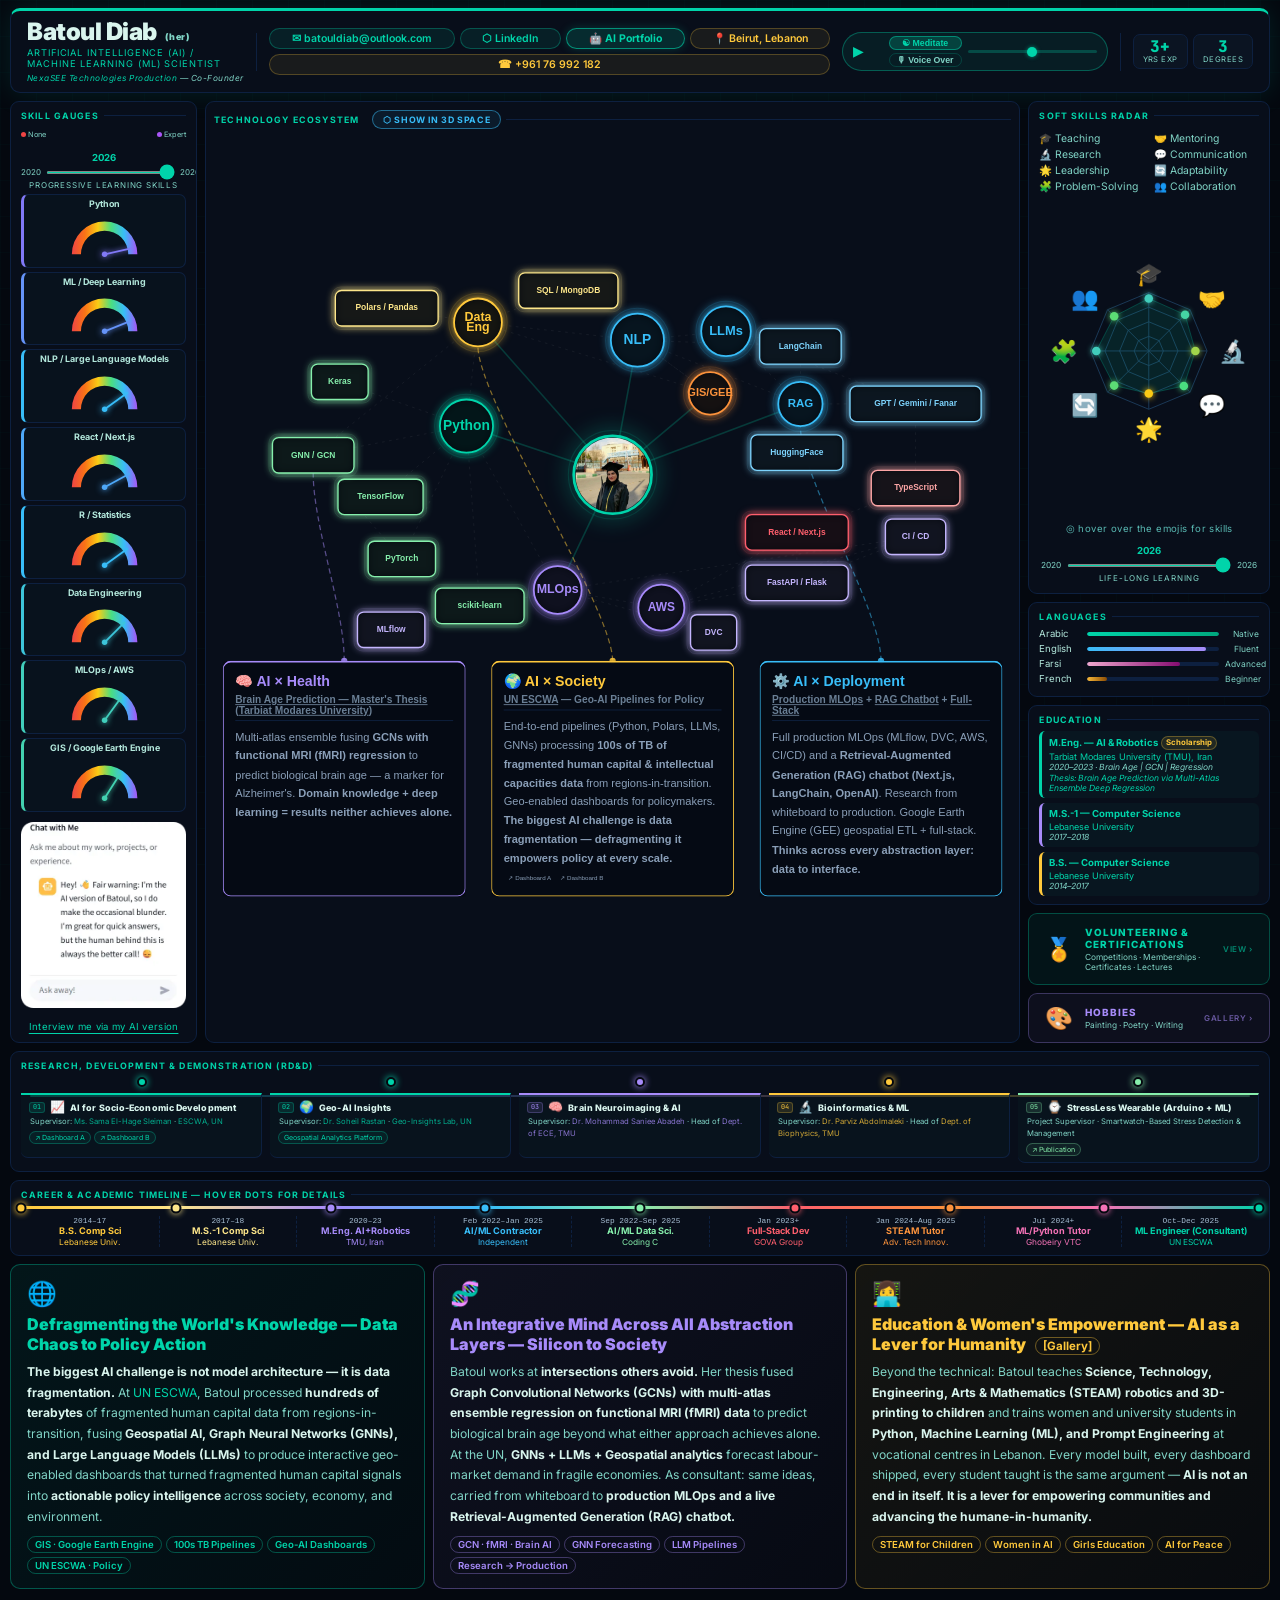
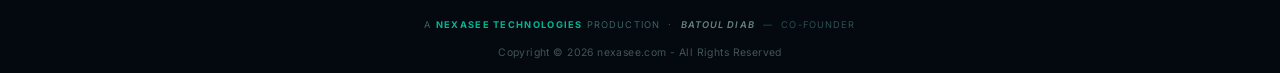
==== index.html @ 2ae77cf2 "Add chatbot image in WEBP format to media directory" ====
<!DOCTYPE html>
<html lang="en">
<head>
<meta charset="UTF-8">
<meta name="viewport" content="width=device-width, initial-scale=1.0">
<title>Batoul Diab - Data Engineering Scientist</title>
<link rel="icon" type="image/svg+xml" href="media/logo.svg">
<link href="https://fonts.googleapis.com/css2?family=Inter:wght@300;400;600;700;800;900&family=JetBrains+Mono:wght@400;500&display=swap" rel="stylesheet">
<link rel="stylesheet" href="css/main.css">
<!-- Preload critical images to eliminate first-open latency -->
<link rel="preload" href="media/graduate.webp" as="image" type="image/webp">
<link rel="preload" href="media/teaching1.jpg" as="image">
<link rel="preload" href="media/drawing1.jpg" as="image">
</head>
<body>
<div id="gtooltip"><div class="tt-label"></div><div class="tt-body"></div></div>
<div class="wrap">

<!-- HEADER -->
<div class="hdr">
  <div style="flex-shrink:0">
    <div class="hdr-name">Batoul Diab <span class="hdr-pronoun">(her)</span></div>
    <div class="hdr-title">Artificial Intelligence (AI) / <br/>Machine Learning (ML) Scientist</div>
    <div class="hdr-company"><a href="https://nexasee.com/" target="_blank">NexaSEE Technologies Production</a> — Co-Founder</div>
  </div>
  <div class="hdiv"></div>
  <div class="chips">
    <span class="chip ct" id="emailChip" title="batouldiab@outlook.com" style="cursor:pointer" onclick="(function(el){navigator.clipboard.writeText('batouldiab@outlook.com').then(function(){var orig=el.textContent;el.textContent='✓ Copied!';setTimeout(function(){el.textContent=orig;},2000)}).catch(function(){window.location.href='mailto:batouldiab@outlook.com'});})(this)">✉ batouldiab@outlook.com</span>
    <a class="chip ct" href="https://www.linkedin.com/in/batoul96diab/" target="_blank">⬡ LinkedIn</a>
    <a class="chip" href="https://batouldiab.streamlit.app/" target="_blank" style="background:rgba(0,212,170,.15);border-color:rgba(0,212,170,.6);color:#00d4aa;font-weight:700;box-shadow:0 0 10px rgba(0,212,170,.2)">🤖 AI Portfolio</a>
    <a class="chip cg" href="https://earth.google.com/web/search/Beirut/@33.8892183,35.5042823,69.79979647a,7719.09866755d,35y,0h,0t,0r/data=CnUaRxJBCiUweDE1MWYxNzIxNTg4MGE3OGY6MHg3MjkxODJiYWU5OTgzNmI0GYN52cBn8kBAIYkyCjg6wEFAKgZCZWlydXQYAiABIiYKJAlZxhMd-oItQBG-YBt2C7osQBnK0r4WUF9eQCHKqzwkICdeQEICCAE6AwoBMEICCABKDQj___________8BEAA" target="_blank" style="text-decoration:none">📍 Beirut, Lebanon</a>
    <span class="chip cg">☎ +961 76 992 182</span>
  </div>
  <!-- MUSIC PLAYER -->
  <audio id="bgMusic" loop preload="none"></audio>
  <div class="music-player">
    <button class="music-btn" id="musicPlayBtn" title="Play" onclick="toggleMusic()">▶</button>
    <div class="music-eq" id="musicEq"><span></span><span></span><span></span><span></span></div>
    <div style="display:flex;flex-direction:column;gap:3px">
      <button onclick="switchTrack('media/meditation.mp3','☯ Meditate')" id="trackMeditate" style="background:rgba(0,212,170,.2);border:1px solid rgba(0,212,170,.5);border-radius:99px;color:var(--teal);font-size:.55rem;padding:1px 7px;cursor:pointer;font-weight:700">☯ Meditate</button>
      <button onclick="switchTrack('media/audio_english.mp3','🎙 Voice Over')" id="trackVoice" style="background:none;border:1px solid rgba(0,212,170,.2);border-radius:99px;color:#80d4c6;font-size:.55rem;padding:1px 7px;cursor:pointer;font-weight:600">🎙 Voice Over</button>
    </div>
    <input class="music-vol" id="musicVol" type="range" min="0" max="1" step="0.02" value="0.5" title="Volume" oninput="setVolume(this.value)">
  </div>
  <div class="hdiv"></div>
  <div class="stats">
    <div class="sp"><div class="n">3+</div><div class="l">Yrs Exp</div></div>
    <div class="sp"><div class="n">3</div><div class="l">Degrees</div></div>
  </div>
</div>

<!-- MAIN -->
<div class="main">

  <!-- LEFT: GAUGES -->
  <div class="panel" style="grid-column:1">
    <div class="pt">Skill Gauges</div>
    <div class="g-legend">
      <div class="g-leg-item"><div class="g-leg-dot" style="background:#ef4444"></div>None</div>
      <div class="g-leg-item"><div class="g-leg-dot" style="background:#a855f7"></div>Expert</div>
    </div>
    <div style="padding:3px 0 4px">
      <div style="text-align:center;margin-bottom:2px"><span id="gaugeYear" style="font-size:.6rem;font-weight:700;color:#00d4aa">2026</span></div>
      <div style="display:flex;align-items:center;gap:5px">
        <span style="font-size:.5rem;color:#80d4c6;white-space:nowrap">2020</span>
        <input id="gaugeSlider" type="range" min="0" max="100" value="100" style="flex:1;height:3px;accent-color:#00d4aa;cursor:pointer">
        <span style="font-size:.5rem;color:#80d4c6;white-space:nowrap">2026</span>
      </div>
      <div style="text-align:center;margin-top:3px;font-size:.5rem;letter-spacing:.1em;text-transform:uppercase;color:#80d4c6">Progressive Learning Skills</div>
    </div>
    <div class="gauge-stack" id="gaugeStack"></div>
    <div style="text-align:center;margin-top:10px">
      <a href="https://batouldiab.streamlit.app/" target="_blank" style="display:inline-block">
        <img src="media/chatbot.webp" alt="AI Robot" style="width:100%;max-width:100%;height:auto;display:block;margin:0 auto 6px;animation:roboGlow 3s ease-in-out infinite">
        <span style="font-size:.60rem;color:#00d4aa;font-weight:400;letter-spacing:.03em;text-decoration:underline;text-underline-offset:3px">Interview me via my AI version</span>
      </a>
    </div>
  </div>

  <!-- CENTRE: NETWORK SVG -->
  <div style="grid-column:2;display:flex;flex-direction:column">
    <div class="panel" style="padding:8px;flex:1;display:flex;flex-direction:column">
      <div class="pt" style="display:flex;align-items:center">Technology Ecosystem<button class="btn-3d" onclick="openNet3d()" style="margin-left:8px">⬡ Show in 3D Space</button></div>
      <svg id="netSvg" viewBox="0 0 900 700" preserveAspectRatio="xMidYMid meet" style="width:100%;flex:1;min-height:0;display:block"></svg>
    </div>
  </div>

  <!-- RIGHT -->
  <div class="right-col" style="grid-column:3">
    <div class="panel" style="flex:1;display:flex;flex-direction:column">
      <div class="pt" style="display:flex;align-items:center;justify-content:space-between">Soft Skills Radar</div>
      <div style="display:grid;grid-template-columns:1fr 1fr;gap:3px 10px;margin-top:5px">
        <span style="font-size:.65rem;color:#80d4c6;white-space:nowrap">🎓 Teaching</span>
        <span style="font-size:.65rem;color:#80d4c6;white-space:nowrap">🤝 Mentoring</span>
        <span style="font-size:.65rem;color:#80d4c6;white-space:nowrap">🔬 Research</span>
        <span style="font-size:.65rem;color:#80d4c6;white-space:nowrap">💬 Communication</span>
        <span style="font-size:.65rem;color:#80d4c6;white-space:nowrap">🌟 Leadership</span>
        <span style="font-size:.65rem;color:#80d4c6;white-space:nowrap">🔄 Adaptability</span>
        <span style="font-size:.65rem;color:#80d4c6;white-space:nowrap">🧩 Problem-Solving</span>
        <span style="font-size:.65rem;color:#80d4c6;white-space:nowrap">👥 Collaboration</span>
      </div>
      <svg id="radarSvg" viewBox="-28 -8 256 223" preserveAspectRatio="xMidYMid meet" style="width:100%;flex:1;min-height:0;display:block"></svg>
      <span style="font-size:.6rem;font-weight:400;color:#59b8b2;letter-spacing:.04em;text-transform:none;white-space:nowrap;text-align:center">&#x25CE; hover over the emojis for skills</span>
      <div style="padding:4px 2px 2px">
        <div style="text-align:center;margin-bottom:2px"><span id="radarYear" style="font-size:.6rem;font-weight:700;color:#00d4aa">2026</span></div>
        <div style="display:flex;align-items:center;gap:6px">
          <span style="font-size:.52rem;color:#80d4c6;white-space:nowrap">2020</span>
          <input id="radarSlider" type="range" min="0" max="100" value="100" style="flex:1;height:3px;accent-color:#00d4aa;cursor:pointer">
          <span style="font-size:.52rem;color:#80d4c6;white-space:nowrap">2026</span>
        </div>
        <div style="text-align:center;margin-top:3px;font-size:.5rem;letter-spacing:.1em;text-transform:uppercase;color:#80d4c6">Life-Long Learning</div>
      </div>
    </div>
    <div class="panel">
      <div class="pt">Languages</div>
      <div class="lb">
        <span class="ln">Arabic</span>
        <div class="lt"><div class="lf" style="width:100%;background:linear-gradient(90deg,#00d4aa,#00a87e)"></div></div>
        <span class="lv">Native</span>
      </div>
      <div class="lb">
        <span class="ln">English</span>
        <div class="lt"><div class="lf" style="width:90%;background:linear-gradient(90deg,#38bdf8,#a78bfa)"></div></div>
        <span class="lv">Fluent</span>
      </div>
      <div class="lb">
        <span class="ln">Farsi</span>
        <div class="lt"><div class="lf" style="width:70%;background:linear-gradient(90deg,#efa8ce,#850c71)"></div></div>
        <span class="lv">Advanced</span>
      </div>
      <div class="lb">
        <span class="ln">French</span>
        <div class="lt"><div class="lf" style="width:15%;background:linear-gradient(90deg,#f8b838,#8b4c04)"></div></div>
        <span class="lv">Beginner</span>
      </div>
    </div>
    <div class="panel">
      <div class="pt">Education</div>
      <div class="edu-item">
        <div class="ed"><a href="https://en.wikipedia.org/wiki/Tarbiat_Modares_University" target="_blank">M.Eng. — AI &amp; Robotics</a><span class="eb">Scholarship</span></div>
        <div class="eu" style="color:var(--teal)"><a href="https://en.wikipedia.org/wiki/Tarbiat_Modares_University" target="_blank">Tarbiat Modares University (TMU), Iran</a></div>
        <div class="ey">2020–2023 · Brain Age | GCN | Regression</div>
        <div class="ey" style="margin-top:1px"><a href="https://doi.org/10.5281/zenodo.18890505" target="_blank" style="color:var(--teal)">Thesis: Brain Age Prediction via Multi-Atlas Ensemble Deep Regression</a></div>
      </div>
      <div class="edu-item" style="border-left-color:#a78bfa">
        <div class="ed"><a href="https://faculty-science.com/computer-science/" target="_blank">M.S.-1 — Computer Science</a></div>
        <div class="eu" style="color:#a78bfa"><a href="https://ul.edu.lb/en/colleges-faculties-details/311/Faculty%20of%20Science" target="_blank">Lebanese University</a></div>
        <div class="ey">2017–2018</div>
      </div>
      <div class="edu-item" style="border-left-color:#ffc93c">
        <div class="ed"><a href="https://faculty-science.com/computer-science/" target="_blank">B.S. — Computer Science</a></div>
        <div class="eu" style="color:#ffc93c"><a href="https://ul.edu.lb/en/colleges-faculties-details/311/Faculty%20of%20Science" target="_blank">Lebanese University</a></div>
        <div class="ey">2014–2017</div>
      </div>
    </div>
    <!-- <div class="panel" style="border-left:3px solid var(--violet);background:rgba(167,139,250,.03)">
      <div class="pt" style="color:var(--violet)">Mission &amp; Values</div>
      <p style="font-size:.57rem;color:var(--muted);line-height:1.65">
        <strong style="color:var(--violet)">♀ Girls' Education &amp; Women's Empowerment</strong> through AI for peace-building.
        STEAM for children. Women trained in ML &amp; Prompt Engineering.
        <em style="color:var(--white)">AI as a lever for the humane-in-humanity.</em>
      </p>
      <div style="margin-top:5px;display:flex;flex-wrap:wrap;gap:3px">
        <span style="font-size:.5rem;padding:2px 5px;border-radius:99px;border:1px solid rgba(167,139,250,.3);color:var(--violet)">STEAM for Kids</span>
        <span style="font-size:.5rem;padding:2px 5px;border-radius:99px;border:1px solid rgba(167,139,250,.3);color:var(--violet)">Women in AI</span>
        <span style="font-size:.5rem;padding:2px 5px;border-radius:99px;border:1px solid rgba(167,139,250,.3);color:var(--violet)">AI for Peace</span>
      </div>
    </div> -->
    <button class="acc-card acc-card-teal" id="btnVol" type="button">
      <div class="acc-card-icon">🏅</div>
      <div class="acc-card-text">
        <div class="acc-card-title" style="color:var(--teal)">Volunteering &amp; Certifications</div>
        <div class="acc-card-sub">Competitions · Memberships · Certificates · Lectures</div>
      </div>
      <span class="acc-card-cta" style="color:var(--teal)">View ›</span>
    </button>
    <button class="acc-card acc-card-violet" onclick="openDrawingsGallery()" style="cursor:pointer">
      <div class="acc-card-icon">🎨</div>
      <div class="acc-card-text">
        <div class="acc-card-title" style="color:var(--violet)">Hobbies</div>
        <div class="acc-card-sub">Painting · Poetry · Writing</div>
      </div>
      <span class="acc-card-cta" style="color:var(--violet)">Gallery ›</span>
    </button>
  </div>
</div>

<!-- RD&D (full-width 4-card grid) -->
<div class="panel" style="margin-top:8px">
  <div class="pt">Research, Development &amp; Demonstration (RD&amp;D)</div>
  <div class="rdd-grid">
    <!-- horizontal connector line -->
    <div style="position:absolute;top:18px;left:9px;right:9px;height:2px;background:linear-gradient(90deg,#00d4aa,#38bdf8,#a78bfa,#ffc93c,#86efac);opacity:.25;pointer-events:none;border-radius:99px"></div>

    <!-- 01 AI for Socio-Economic Development -->
    <div class="rdd-item" style="--rc:#00d4aa;--ra:0,212,170;padding-left:0">
      <div class="rdd-dot" style="left:auto;right:auto;position:relative;top:auto;display:block;margin:0 auto 6px;width:10px;height:10px"></div>
      <div class="rdd-card" style="border-left:none;border-top:2px solid var(--rc);border-radius:0 0 7px 7px">
        <div class="rdd-head">
          <span class="rdd-num">01</span>
          <span class="rdd-icon">📈</span>
          <span class="rdd-title">AI for Socio-Economic Development</span>
        </div>
        <div class="rdd-ref">
          Supervisor: <a href="https://lb.linkedin.com/in/sama-el-hage-sleiman-95669a15/en" target="_blank">Ms. Sama El-Hage Sleiman</a> ·
          <a href="https://data.unescwa.org/gis/landing" target="_blank">ESCWA, UN</a>
        </div>
        <div class="rdd-links">
          <a class="rdd-link" href="https://skillsmonitorfigures.onrender.com/" target="_blank">↗ Dashboard A</a>
          <a class="rdd-link" href="https://cities-skills-v2.streamlit.app/" target="_blank">↗ Dashboard B</a>
        </div>
      </div>
    </div>

    <!-- 02 Geo-AI -->
    <div class="rdd-item" style="--rc:#00d4aa;--ra:0,212,170;padding-left:0">
      <div class="rdd-dot" style="left:auto;right:auto;position:relative;top:auto;display:block;margin:0 auto 6px;width:10px;height:10px"></div>
      <div class="rdd-card" style="border-left:none;border-top:2px solid var(--rc);border-radius:0 0 7px 7px">
        <div class="rdd-head">
          <span class="rdd-num">02</span>
          <span class="rdd-icon">🌍</span>
          <span class="rdd-title">Geo-AI Insights</span>
        </div>
        <div class="rdd-ref">
          Supervisor: <a href="https://rcp.unescwa.org/maharat/experts/159" target="_blank">Dr. Soheil Rastan</a> ·
          <a href="https://data.unescwa.org/gis/landing" target="_blank">Geo-Insights Lab, UN</a>
        </div>
        <div class="rdd-links">
          <a class="rdd-link" href="https://soheilrastan.github.io/Somalia-Dashboard/country-selector.html" target="_blank">Geospatial Analytics Platform</a>
        </div>
      </div>
    </div>

    <!-- 03 Brain Neuroimaging -->
    <div class="rdd-item" style="--rc:#a78bfa;--ra:167,139,250;padding-left:0">
      <div class="rdd-dot" style="left:auto;right:auto;position:relative;top:auto;display:block;margin:0 auto 6px;width:10px;height:10px"></div>
      <div class="rdd-card" style="border-left:none;border-top:2px solid var(--rc);border-radius:0 0 7px 7px">
        <div class="rdd-head">
          <span class="rdd-num">03</span>
          <span class="rdd-icon">🧠</span>
          <span class="rdd-title">Brain Neuroimaging &amp; AI</span>
        </div>
        <div class="rdd-ref">
          Supervisor: <a href="https://www.researchgate.net/profile/Mohammad-Saniee-Abadeh/3" target="_blank">Dr. Mohammad Saniee Abadeh</a> ·
          Head of <a href="https://en.wikipedia.org/wiki/Tarbiat_Modares_University" target="_blank">Dept. of ECE, TMU</a>
        </div>
      </div>
    </div>

    <!-- 04 Bioinformatics -->
    <div class="rdd-item" style="--rc:#ffc93c;--ra:255,201,60;padding-left:0">
      <div class="rdd-dot" style="left:auto;right:auto;position:relative;top:auto;display:block;margin:0 auto 6px;width:10px;height:10px"></div>
      <div class="rdd-card" style="border-left:none;border-top:2px solid var(--rc);border-radius:0 0 7px 7px">
        <div class="rdd-head">
          <span class="rdd-num">04</span>
          <span class="rdd-icon">🔬</span>
          <span class="rdd-title">Bioinformatics &amp; ML</span>
        </div>
        <div class="rdd-ref">
          Supervisor: <a href="https://www.researchgate.net/profile/Parviz-Abdolmaleki" target="_blank">Dr. Parviz Abdolmaleki</a> ·
          Head of <a href="https://en.wikipedia.org/wiki/Tarbiat_Modares_University" target="_blank">Dept. of Biophysics, TMU</a>
        </div>
      </div>
    </div>

    <!-- 05 StressLess -->
    <div class="rdd-item" style="--rc:#86efac;--ra:134,239,172;padding-left:0">
      <div class="rdd-dot" style="left:auto;right:auto;position:relative;top:auto;display:block;margin:0 auto 6px;width:10px;height:10px"></div>
      <div class="rdd-card" style="border-left:none;border-top:2px solid var(--rc);border-radius:0 0 7px 7px">
        <div class="rdd-head">
          <span class="rdd-num">05</span>
          <span class="rdd-icon">⌚</span>
          <span class="rdd-title">StressLess Wearable (Arduino + ML)</span>
        </div>
        <div class="rdd-ref">Project Supervisor · Smartwatch-Based Stress Detection &amp; Management</div>
        <div class="rdd-links">
          <a class="rdd-link" href="https://doi.org/10.5281/zenodo.18955573" target="_blank">↗ Publication</a>
        </div>
      </div>
    </div>

  </div>
</div>

<!-- TIMELINE -->
<div class="tl-wrap">
  <div class="panel">
    <div class="pt">Career &amp; Academic Timeline — Hover dots for details</div>
    <div id="tlContainer"></div>
  </div>
</div>


<!-- THREE POWER STATEMENTS -->
<div class="bottom">

  <div class="pcard" style="background:linear-gradient(135deg,rgba(0,212,170,.07),rgba(0,212,170,.02));border-color:rgba(0,212,170,.35)">
    <div class="pnum" style="color:#00d4aa"></div>
    <span class="picon">🌐</span>
    <div class="ptitle" style="color:#00d4aa">Defragmenting the World's Knowledge — Data Chaos to Policy Action</div>
    <div class="pbody">
      <strong>The biggest AI challenge is not model architecture — it is data fragmentation.</strong>
      At <a href="https://www.unescwa.org/" target="_blank">UN ESCWA</a>, Batoul processed <strong>hundreds of terabytes</strong> of fragmented human capital data from regions-in-transition,
      fusing <strong>Geospatial AI, Graph Neural Networks (GNNs), and Large Language Models (LLMs)</strong> to produce interactive geo-enabled dashboards that turned
      fragmented human capital signals into <strong>actionable policy intelligence</strong> across society, economy, and environment.
    </div>
    <div class="ptags">
      <span class="ptag" style="border-color:rgba(0,212,170,.35);color:#00d4aa">GIS · Google Earth Engine</span>
      <span class="ptag" style="border-color:rgba(0,212,170,.35);color:#00d4aa">100s TB Pipelines</span>
      <span class="ptag" style="border-color:rgba(0,212,170,.35);color:#00d4aa">Geo-AI Dashboards</span>
      <span class="ptag" style="border-color:rgba(0,212,170,.35);color:#00d4aa">UN ESCWA · Policy</span>
    </div>
  </div>

  <div class="pcard" style="background:linear-gradient(135deg,rgba(167,139,250,.07),rgba(167,139,250,.02));border-color:rgba(167,139,250,.35)">
    <div class="pnum" style="color:#a78bfa"></div>
    <span class="picon">🧬</span>
    <div class="ptitle" style="color:#a78bfa">An Integrative Mind Across All Abstraction Layers — Silicon to Society</div>
    <div class="pbody">
      Batoul works at <strong>intersections others avoid.</strong>
      Her thesis fused <strong>Graph Convolutional Networks (GCNs) with multi-atlas ensemble regression on functional MRI (fMRI) data</strong> to predict biological brain age beyond what either approach achieves alone.
      At the UN, <strong>GNNs + LLMs + Geospatial analytics</strong> forecast labour-market demand in fragile economies.
      As consultant: same ideas, carried from whiteboard to <strong>production MLOps and a live Retrieval-Augmented Generation (RAG) chatbot.</strong>
    </div>
    <div class="ptags">
      <span class="ptag" style="border-color:rgba(167,139,250,.35);color:#a78bfa">GCN · fMRI · Brain AI</span>
      <span class="ptag" style="border-color:rgba(167,139,250,.35);color:#a78bfa">GNN Forecasting</span>
      <span class="ptag" style="border-color:rgba(167,139,250,.35);color:#a78bfa">LLM Pipelines</span>
      <span class="ptag" style="border-color:rgba(167,139,250,.35);color:#a78bfa">Research → Production</span>
    </div>
  </div>

  <div class="pcard" style="background:linear-gradient(135deg,rgba(255,201,60,.07),rgba(255,201,60,.02));border-color:rgba(255,201,60,.35)">
    <div class="pnum" style="color:#ffc93c"></div>
    <span class="picon">👩‍💻</span>
    <div class="ptitle" style="color:#ffc93c">Education &amp; Women's Empowerment — AI as a Lever for Humanity <a href="#" class="gallery-link" onclick="openGallery();return false;">[Gallery]</a></div>
    <div class="pbody">
      Beyond the technical: Batoul teaches <strong>Science, Technology, Engineering, Arts &amp; Mathematics (STEAM) robotics and 3D-printing to children</strong> and trains women and university students in
      <strong>Python, Machine Learning (ML), and Prompt Engineering</strong> at vocational centres in Lebanon.
      Every model built, every dashboard shipped, every student taught is the same argument —
      <strong>AI is not an end in itself. It is a lever for empowering communities and advancing the humane-in-humanity.</strong>
    </div>
    <div class="ptags">
      <span class="ptag" style="border-color:rgba(255,201,60,.35);color:#ffc93c">STEAM for Children</span>
      <span class="ptag" style="border-color:rgba(255,201,60,.35);color:#ffc93c">Women in AI</span>
      <span class="ptag" style="border-color:rgba(255,201,60,.35);color:#ffc93c">Girls Education</span>
      <span class="ptag" style="border-color:rgba(255,201,60,.35);color:#ffc93c">AI for Peace</span>
    </div>
  </div>

</div>


<!-- SECTION MODAL -->
<div id="accModal" role="dialog" aria-modal="true">
  <div class="acc-modal-inner" id="accModalInner">
    <div class="acc-modal-header" id="accModalHeader">
      <span class="acc-modal-icon" id="accModalIcon"></span>
      <span class="acc-modal-title" id="accModalTitle"></span>
      <button class="acc-modal-close" onclick="closeAccModal()" aria-label="Close">✕</button>
    </div>
    <div class="acc-modal-body" id="accModalBody"></div>
  </div>
</div>

<!-- 3D Network Modal -->
<div id="net3dModal" role="dialog" aria-modal="true" aria-label="3D Skill Universe">
  <div class="n3d-inner">
    <div class="n3d-bar">
      <span class="n3d-bar-title">⬡ My 3D skills universe; more to discover!</span>
      <button class="n3d-close" onclick="closeNet3d()" aria-label="Close">✕</button>
    </div>
    <div class="n3d-canvas-wrap">
      <canvas id="threeCanvas"></canvas>
      <div class="n3d-ctrl-bar">
        <button class="n3d-cbtn" id="n3dBtnTop">Top</button>
        <button class="n3d-cbtn" id="n3dBtnSide">Side</button>
        <button class="n3d-cbtn" id="n3dBtnFront">Front</button>
        <button class="n3d-cbtn" id="n3dBtnReset">Reset</button>
        <button class="n3d-cbtn" id="n3dBtnRotate">⟳ Auto-Rotate</button>
        <button class="n3d-cbtn" id="n3dBtnZoomIn" title="Zoom In">＋</button>
        <button class="n3d-cbtn" id="n3dBtnZoomOut" title="Zoom Out">－</button>
      </div>
      <div class="n3d-ax-ov" style="bottom:12px;left:50%;transform:translateX(-50%);color:#ff6b6b80">← X: Frameworks · Applications →</div>
      <div class="n3d-ax-ov" style="left:10px;top:50%;transform:translateY(-50%) rotate(-90deg);transform-origin:center;color:#4ade8080">↓ Infra · Y · Research ↑</div>
      <div class="n3d-ax-ov" style="bottom:12px;right:12px;color:#60a5fa80">Z: Foundation → Frontier</div>
    </div>
    <div class="n3d-legend">
      <span class="n3d-leg-ttl">Legend</span>
      <div class="n3d-li"><div class="n3d-li-dot" style="background:#00d4aa"></div>Hub / Core</div>
      <div class="n3d-li-sep"></div>
      <div class="n3d-li"><div class="n3d-li-dot" style="background:#86efac"></div>ML Frameworks</div>
      <div class="n3d-li-sep"></div>
      <div class="n3d-li"><div class="n3d-li-dot" style="background:#38bdf8"></div>NLP / AI</div>
      <div class="n3d-li-sep"></div>
      <div class="n3d-li"><div class="n3d-li-dot" style="background:#ffc93c"></div>Data Eng</div>
      <div class="n3d-li-sep"></div>
      <div class="n3d-li"><div class="n3d-li-dot" style="background:#a78bfa"></div>MLOps</div>
      <div class="n3d-li-sep"></div>
      <div class="n3d-li"><div class="n3d-li-dot" style="background:#ff5f6d"></div>Applications</div>
      <div class="n3d-li-sep"></div>
      <div class="n3d-li"><div class="n3d-li-line" style="background:rgba(0,212,170,.5)"></div>Hub edge</div>
      <div class="n3d-li"><div class="n3d-li-line" style="background:#fb923c"></div>Bridge</div>
      <div class="n3d-li"><div class="n3d-li-line" style="background:rgba(0,212,170,.2)"></div>Link</div>
      <div class="n3d-li-sep"></div>
      <span style="font-size:.58rem;color:#80d4c6;margin-left:auto">Drag · Scroll zoom · Hover for info</span>
    </div>
  </div>
</div>
<!-- 3D Tooltip -->
<div id="n3dTooltip">
  <div class="n3dtt-name" id="n3dttName">—</div>
  <div class="n3dtt-desc" id="n3dttDesc">—</div>
  <div class="n3dtt-badge" id="n3dttBadge">Category</div>
  <div class="n3dtt-coords" id="n3dttCoords">x · y · z</div>
</div>

</div><!-- /wrap -->

<!-- Gallery modal -->
<div id="galleryModal" role="dialog" aria-modal="true" aria-label="Teaching Gallery">
  <div class="gm-inner">
    <div class="gm-img-wrap">
      <div class="gm-img-box"><img id="galImg" src="media/teaching1.jpg" alt="Teaching photo"></div>
      <button class="gm-arrow gm-prev" onclick="galPrev()" aria-label="Previous">&#8249;</button>
      <button class="gm-arrow gm-next" onclick="galNext()" aria-label="Next">&#8250;</button>
      <button class="gm-close" onclick="closeGallery()" aria-label="Close">&#10005;</button>
    </div>
    <div class="gm-dots">
      <button class="gm-dot active" onclick="_galIdx=0;_galRender()"></button>
      <button class="gm-dot" onclick="_galIdx=1;_galRender()"></button>
      <button class="gm-dot" onclick="_galIdx=2;_galRender()"></button>
    </div>
  </div>
</div>
<!-- Drawings gallery modal -->
<div id="drawingsModal" role="dialog" aria-modal="true" aria-label="Hobbies Gallery">
  <div class="gm-inner">
    <div class="gm-img-wrap">
      <div class="gm-img-box"><img id="drawImg" src="media/drawing1.jpg" alt="Drawing"></div>
      <button class="gm-arrow gm-prev" onclick="drawPrev()" aria-label="Previous">&#8249;</button>
      <button class="gm-arrow gm-next" onclick="drawNext()" aria-label="Next">&#8250;</button>
      <button class="gm-close" onclick="closeDrawingsGallery()" aria-label="Close">&#10005;</button>
    </div>
    <div class="gm-dots">
      <button class="dm-dot gm-dot active" onclick="_drawIdx=0;_drawRender()"></button>
      <button class="dm-dot gm-dot" onclick="_drawIdx=1;_drawRender()"></button>
      <button class="dm-dot gm-dot" onclick="_drawIdx=2;_drawRender()"></button>
      <button class="dm-dot gm-dot" onclick="_drawIdx=3;_drawRender()"></button>
    </div>
  </div>
</div>

<!-- Vol item photo gallery modal -->
<div id="volGalleryModal" role="dialog" aria-modal="true" aria-label="Photo Gallery">
  <div class="gm-inner">
    <div class="gm-img-wrap">
      <div class="gm-img-box"><img id="volGalImg" src="" alt="Photo"></div>
      <button class="gm-arrow gm-prev" onclick="volGalPrev()" aria-label="Previous">&#8249;</button>
      <button class="gm-arrow gm-next" onclick="volGalNext()" aria-label="Next">&#8250;</button>
      <button class="gm-close" onclick="closeVolGallery()" aria-label="Close">&#10005;</button>
    </div>
    <div class="gm-dots" id="volGalDots"></div>
  </div>
</div>

<!-- ── Production Credit ────────────────────────────────────── -->
<div style="text-align:center;padding:18px 10px 10px;color:#80d4c6;font-size:.58rem;letter-spacing:.12em;text-transform:uppercase">
  <span style="opacity:.45">A</span>
  <a href="https://nexasee.com/" target="_blank" style="color:#00d4aa;font-weight:700;letter-spacing:.14em;opacity:.85;text-decoration:none">NexaSEE Technologies</a>
  <span style="opacity:.45"> Production &nbsp;·&nbsp; </span>
  <span style="color:#b3e8dc;opacity:.55;font-style:italic;font-weight:600">Batoul Diab</span>
  <span style="opacity:.35"> &nbsp;—&nbsp; Co-Founder</span>
</div>
<div style="text-align:center;padding:6px 0 14px;font-size:.65rem;opacity:.35;letter-spacing:.04em">Copyright &copy; 2026 nexasee.com - All Rights Reserved</div>

<!-- ── Scripts ─────────────────────────────────────────────── -->
<!-- 1. UI helpers: tooltip, gallery carousels, section modal  -->
<script src="js/ui.js"></script>
<!-- 2. Charts: skill gauges, radar, 2D network, timeline      -->
<script src="js/charts.js"></script>
<!-- 3. Player: music, 3D modal open/close, backdrop wiring    -->
<script src="js/player.js"></script>
<!-- 4. Three.js CDN (must precede scene3d.js)                 -->
<script src="https://cdnjs.cloudflare.com/ajax/libs/three.js/r128/three.min.js"></script>
<script src="https://cdn.jsdelivr.net/npm/three@0.128.0/examples/js/controls/OrbitControls.js"></script>
<!-- 5. 3D scene (lazy-loaded on first openNet3d() call)       -->
<script src="js/scene3d.js"></script>

</body>
</html>
---- css/main.css ----
*{margin:0;padding:0;box-sizing:border-box}
:root{
  --bg:#04080f;--panel:#080e1a;--card:#0b1422;--border:#0d2040;
  --teal:#00d4aa;--gold:#ffc93c;--violet:#a78bfa;--lime:#86efac;
  --sky:#38bdf8;--orange:#fb923c;--pink:#f472b6;--coral:#ff5f6d;
  --text:#b3e8dc;--muted:#80d4c6;--white:#d9f5ee;
  --g0:#1e293b;--g1:#ef4444;--g2:#f59e0b;--g3:#38bdf8;--g4:#4ade80;--g5:#22c55e;
}
html{font-size:clamp(10px,1.258vw,16px)}
html,body{width:100%;background:var(--bg);color:var(--text);font-family:'Inter',sans-serif;overflow-x:hidden}
a{color:var(--teal);text-decoration:none}a:hover{opacity:.75;text-decoration:underline}
body::before{content:'';position:fixed;inset:0;pointer-events:none;z-index:0;
  background-image:linear-gradient(rgba(0,212,170,.022) 1px,transparent 1px),linear-gradient(90deg,rgba(0,212,170,.022) 1px,transparent 1px);
  background-size:36px 36px}
.wrap{position:relative;z-index:1;max-width:1700px;margin:0 auto;padding:8px 10px 12px}

/* HEADER */
.hdr{display:flex;align-items:center;gap:12px;flex-wrap:nowrap;
  padding:9px 16px;background:var(--panel);border:1px solid var(--border);
  border-top:3px solid var(--teal);border-radius:10px;margin-bottom:8px;
  box-shadow:0 0 28px rgba(0,212,170,.12)}
.hdr-name{font-size:1.5rem;font-weight:900;color:var(--white);letter-spacing:-.02em;line-height:1;white-space:nowrap}
.hdr-pronoun{font-size:.56rem;color:var(--muted);letter-spacing:.08em;margin-left:4px}
.hdr-title{font-size:.58rem;color:var(--teal);letter-spacing:.1em;text-transform:uppercase;margin-top:3px;white-space:nowrap}
.hdr-company{font-size:.52rem;color:var(--muted);letter-spacing:.06em;margin-top:4px;white-space:nowrap;font-style:italic}
.hdiv{width:1px;height:38px;background:var(--border);flex-shrink:0}
.chips{display:flex;gap:5px;align-items:center;flex:1;flex-wrap:wrap;min-width:0}
.chip{display:inline-flex;align-items:center;justify-content:center;gap:3px;padding:3px 9px;border-radius:99px;font-size:.66rem;font-weight:600;border:1px solid;white-space:nowrap;flex:1 1 auto}
.ct{background:rgba(0,212,170,.09);border-color:rgba(0,212,170,.3);color:var(--teal)}
.cg{background:rgba(255,201,60,.07);border-color:rgba(255,201,60,.25);color:var(--gold)}
.cv{background:rgba(167,139,250,.07);border-color:rgba(167,139,250,.25);color:var(--violet)}
.music-player{display:inline-flex;align-items:center;gap:6px;padding:3px 10px;border-radius:99px;font-size:.66rem;font-weight:600;border:1px solid rgba(0,212,170,.35);background:rgba(0,212,170,.08);color:var(--teal);white-space:nowrap;flex:0 0 auto}
.music-btn{background:none;border:none;cursor:pointer;color:var(--teal);font-size:.85rem;padding:0;line-height:1;display:flex;align-items:center;transition:transform .15s,color .15s}
.music-btn:hover{color:#00ffd0;transform:scale(1.2)}
.music-vol{-webkit-appearance:none;appearance:none;flex:1;min-width:30px;height:3px;border-radius:2px;background:rgba(0,212,170,.25);outline:none;cursor:pointer}
.music-vol::-webkit-slider-thumb{-webkit-appearance:none;appearance:none;width:10px;height:10px;border-radius:50%;background:var(--teal);cursor:pointer;box-shadow:0 0 4px rgba(0,212,170,.6)}
.music-vol::-moz-range-thumb{width:10px;height:10px;border-radius:50%;background:var(--teal);cursor:pointer;border:none}
.music-eq{display:flex;align-items:flex-end;gap:1.5px;height:10px;opacity:0}
.music-eq span{width:2px;border-radius:1px;background:var(--teal);animation:eq 0.8s ease-in-out infinite alternate}
.music-eq span:nth-child(1){height:4px;animation-delay:0s}
.music-eq span:nth-child(2){height:7px;animation-delay:.15s}
.music-eq span:nth-child(3){height:5px;animation-delay:.3s}
.music-eq span:nth-child(4){height:9px;animation-delay:.1s}
.music-eq.active{opacity:1}
@keyframes eq{to{height:3px}}
@keyframes radarBlink{0%,100%{opacity:1;r:5}50%{opacity:.35;r:3}}
@keyframes roboGlow{0%,100%{filter:drop-shadow(0 0 8px #00d4aa) drop-shadow(0 0 16px #00d4aa)}50%{filter:drop-shadow(0 0 2px #00d4aa) drop-shadow(0 0 4px #00d4aa)}}.stats{display:flex;gap:5px;flex-shrink:0}
.sp{text-align:center;padding:4px 9px;border-radius:7px;background:var(--card);border:1px solid var(--border)}
.sp .n{font-size:1rem;font-weight:900;color:var(--teal);line-height:1;font-family:'JetBrains Mono',monospace}
.sp .l{font-size:.48rem;color:var(--muted);text-transform:uppercase;letter-spacing:.06em}

/* MAIN 3-col */
.main{display:grid;grid-template-columns:186fr 810fr 240fr;gap:8px;align-items:stretch}
.panel{background:var(--panel);border:1px solid var(--border);border-radius:9px;padding:8px 10px;position:relative;overflow:hidden}
.pt{font-size:.55rem;font-weight:700;letter-spacing:.13em;text-transform:uppercase;color:var(--teal);margin-bottom:6px;display:flex;align-items:center;gap:5px}
.pt::after{content:'';flex:1;height:1px;background:var(--border)}

/* GAUGES */
.gauge-stack{display:flex;flex-direction:column;gap:4px}
.gauge-item{background:rgba(0,212,170,.016);border:1px solid var(--border);border-radius:7px;padding:4px 6px;text-align:center}
.gauge-title{font-size:.56rem;font-weight:700;color:var(--text);margin-bottom:1px;line-height:1.2}
.gauge-level{font-size:.52rem;font-weight:700;margin-top:0}
.g-legend{display:flex;justify-content:space-between;padding:3px 0;gap:1px}
.g-leg-item{display:flex;align-items:center;gap:2px;font-size:.46rem;color:var(--muted);white-space:nowrap}
.g-leg-dot{width:5px;height:5px;border-radius:50%;flex-shrink:0}

/* RIGHT COL */
.right-col{display:flex;flex-direction:column;gap:8px;height:100%}
.edu-item{padding:5px 7px;border-radius:6px;border-left:3px solid var(--teal);background:rgba(0,212,170,.04);margin-bottom:5px}
.edu-item:last-child{margin-bottom:0}
.ed{font-size:.6rem;font-weight:700;color:var(--white);line-height:1.25}
.eu{font-size:.56rem;margin-top:1px}
.ey{font-size:.53rem;color:var(--muted);font-style:italic}
.eb{display:inline-block;font-size:.49rem;padding:1px 4px;border-radius:99px;background:rgba(255,201,60,.1);border:1px solid rgba(255,201,60,.3);color:var(--gold);margin-left:3px;vertical-align:middle}
.lb{display:flex;align-items:center;gap:6px;margin-bottom:4px}
.ln{font-size:.6rem;color:var(--text);width:42px;flex-shrink:0}
.lt{flex:1;height:4px;background:var(--border);border-radius:99px;overflow:hidden}
.lf{height:100%;border-radius:99px}
.lv{font-size:.53rem;color:var(--muted);width:34px;text-align:right;flex-shrink:0}
.rb{display:inline-flex;align-items:center;gap:3px;padding:3px 7px;border-radius:99px;font-size:.55rem;font-weight:600;border:1px solid;margin:2px;cursor:default;transition:.15s}
.rb:hover{transform:scale(1.06)}

/* POWER CARDS */
.bottom{margin-top:8px;display:grid;grid-template-columns:1fr 1fr 1fr;gap:8px}
.pcard{border-radius:10px;padding:14px 16px;position:relative;overflow:hidden;border:1px solid}
.pnum{font-family:'JetBrains Mono',monospace;font-size:3rem;font-weight:900;line-height:1;opacity:.1;position:absolute;top:6px;right:10px}
.picon{font-size:1.5rem;margin-bottom:6px;display:block}
.ptitle{font-size:1rem;font-weight:900;line-height:1.25;margin-bottom:8px}
.pbody{font-size:.76rem;color:var(--muted);line-height:1.7}
.pbody strong{color:var(--white);font-weight:700}
.ptags{display:flex;flex-wrap:wrap;gap:4px;margin-top:9px}
.ptag{font-size:.6rem;padding:2px 7px;border-radius:99px;border:1px solid;font-weight:600}

/* CLICKABLE SECTION CARDS */
.acc-card{display:flex;align-items:center;gap:12px;padding:12px 16px;border-radius:9px;cursor:pointer;border:1px solid;transition:background .2s,border-color .2s,box-shadow .2s,transform .15s;user-select:none;position:relative;z-index:2;overflow:hidden;width:100%;text-align:left;font-family:inherit;background-clip:padding-box}
.acc-card:hover{transform:translateY(-1px)}
.acc-card-teal{background:rgba(0,212,170,.06);border-color:rgba(0,212,170,.3)}
.acc-card-teal:hover{background:rgba(0,212,170,.12);border-color:rgba(0,212,170,.6);box-shadow:0 0 18px rgba(0,212,170,.15)}
.acc-card-violet{background:rgba(167,139,250,.06);border-color:rgba(167,139,250,.3)}
.acc-card-violet:hover{background:rgba(167,139,250,.12);border-color:rgba(167,139,250,.6);box-shadow:0 0 18px rgba(167,139,250,.15)}
.acc-card-icon{font-size:1.4rem;flex-shrink:0;line-height:1}
.acc-card-text{flex:1;min-width:0}
.acc-card-title{font-size:.62rem;font-weight:800;letter-spacing:.1em;text-transform:uppercase}
.acc-card-sub{font-size:.52rem;color:var(--muted);margin-top:2px}
.acc-card-badge{font-size:.5rem;font-weight:700;padding:2px 7px;border-radius:99px;border:1px solid;white-space:nowrap;flex-shrink:0}
.acc-card-cta{font-size:.5rem;letter-spacing:.08em;text-transform:uppercase;opacity:.6;margin-left:auto;flex-shrink:0;display:flex;align-items:center;gap:4px;font-weight:600}
.acc-card:hover .acc-card-cta{opacity:1}

/* SECTION MODAL */
#accModal{display:none;position:fixed;inset:0;z-index:9999;background:rgba(0,0,0,.82);backdrop-filter:blur(6px);-webkit-backdrop-filter:blur(6px);align-items:center;justify-content:center}
#accModal.open{display:flex}
.acc-modal-inner{position:relative;width:min(560px,92vw);max-height:82vh;display:flex;flex-direction:column;background:var(--panel);border:1px solid var(--border);border-radius:14px;overflow:hidden;box-shadow:0 20px 60px rgba(0,0,0,.7);animation:accModalIn .22s ease}
@keyframes accModalIn{from{opacity:0;transform:translateY(18px) scale(.97)}to{opacity:1;transform:none}}
.acc-modal-header{display:flex;align-items:center;gap:10px;padding:14px 18px;border-bottom:1px solid var(--border);flex-shrink:0}
.acc-modal-icon{font-size:1.3rem;line-height:1}
.acc-modal-title{font-size:.7rem;font-weight:800;letter-spacing:.1em;text-transform:uppercase;flex:1}
.acc-modal-close{background:none;border:none;color:var(--muted);font-size:1.1rem;cursor:pointer;line-height:1;padding:2px 6px;border-radius:5px;transition:color .15s,background .15s}
.acc-modal-close:hover{color:var(--white);background:rgba(0,212,170,.08)}
.acc-modal-body{padding:14px 18px;overflow-y:auto;display:flex;flex-direction:column;gap:6px}
.acc-item{display:flex;align-items:flex-start;gap:8px;font-size:.62rem;color:var(--text);line-height:1.55;padding:7px 10px;border-radius:7px;background:rgba(0,212,170,.03);border:1px solid rgba(0,212,170,.06);transition:background .15s,border-color .15s}
.acc-item:hover{background:rgba(0,212,170,.06);border-color:rgba(0,212,170,.25)}
.acc-item span{flex:1}
.acc-photo-btn{flex-shrink:0;background:none;border:1px solid rgba(0,212,170,.3);border-radius:6px;color:var(--teal);font-size:.75rem;padding:1px 5px;cursor:pointer;line-height:1.4;transition:background .15s,border-color .15s;align-self:center}
.acc-photo-btn:hover{background:rgba(0,212,170,.15);border-color:rgba(0,212,170,.7)}
.acc-dot{width:6px;height:6px;border-radius:50%;flex-shrink:0;margin-top:5px;box-shadow:0 0 5px currentColor}
.acc-item a{color:var(--teal)}
.acc-htag{display:inline-flex;align-items:center;gap:5px;padding:7px 16px;border-radius:99px;font-size:.7rem;font-weight:600;border:1px solid rgba(167,139,250,.45);color:var(--violet);background:rgba(167,139,250,.1);text-decoration:none;transition:background .2s,border-color .2s,box-shadow .2s}
.acc-htag:hover{background:rgba(167,139,250,.2);border-color:rgba(167,139,250,.7);box-shadow:0 0 12px rgba(167,139,250,.25);text-decoration:none}

/* RD&D TIMELINE */
.rdd-wrap{position:relative;padding-left:18px;display:flex;flex-direction:column;gap:0}
.rdd-spine{position:absolute;left:6px;top:6px;bottom:6px;width:2px;background:linear-gradient(180deg,#00d4aa,#38bdf8,#a78bfa,#ffc93c,#86efac);border-radius:99px;opacity:.3}
.rdd-item{position:relative;margin-bottom:5px;display:flex;flex-direction:column}
.rdd-item:last-child{margin-bottom:0}
.rdd-dot{position:absolute;left:-15px;top:9px;width:9px;height:9px;border-radius:50%;background:var(--rc);border:2px solid var(--bg);box-shadow:0 0 7px var(--rc);transition:transform .2s,box-shadow .2s;flex-shrink:0}
.rdd-item:hover .rdd-dot{transform:scale(1.4);box-shadow:0 0 12px var(--rc)}
.rdd-card{background:rgba(0,212,170,.022);border:1px solid var(--border);border-left:2px solid var(--rc);border-radius:0 7px 7px 0;padding:6px 8px;transition:background .2s,border-color .2s,box-shadow .2s,transform .2s;cursor:default;flex:1;display:flex;flex-direction:column}
.rdd-item:hover .rdd-card{background:rgba(var(--ra),.06);border-color:var(--rc);box-shadow:0 0 14px rgba(var(--ra),.18),inset 0 0 20px rgba(var(--ra),.04);transform:translateX(2px)}
.rdd-head{display:flex;align-items:center;gap:5px;margin-bottom:3px}
.rdd-num{font-family:'JetBrains Mono',monospace;font-size:.42rem;color:var(--rc);background:rgba(var(--ra),.12);border:1px solid rgba(var(--ra),.25);border-radius:3px;padding:1px 3px;line-height:1;flex-shrink:0}
.rdd-icon{font-size:.75rem;line-height:1;flex-shrink:0}
.rdd-title{font-size:.56rem;font-weight:800;color:var(--white);line-height:1.25;letter-spacing:.01em}
.rdd-ref{font-size:.48rem;color:var(--muted);line-height:1.55;padding-left:1px}
.rdd-ref a{color:var(--rc);opacity:.8;text-decoration:none;transition:opacity .15s}
.rdd-ref a:hover{opacity:1;text-decoration:underline}
.rdd-links{display:flex;flex-wrap:wrap;gap:3px;margin-top:3px}
.rdd-link{display:inline-flex;align-items:center;gap:2px;font-size:.44rem;padding:1px 5px;border-radius:99px;border:1px solid rgba(var(--ra),.3);color:var(--rc);background:rgba(var(--ra),.07);text-decoration:none;transition:background .15s,border-color .15s}
.rdd-link:hover{background:rgba(var(--ra),.18);border-color:rgba(var(--ra),.6);text-decoration:none}

/* TIMELINE */
.tl-wrap{margin-top:8px}

/* CUSTOM TOOLTIP */
#gtooltip{
  position:fixed;z-index:9999;pointer-events:none;
  max-width:260px;padding:9px 13px;border-radius:10px;
  background:rgba(4,8,15,.88);backdrop-filter:blur(14px);-webkit-backdrop-filter:blur(14px);
  border:1px solid var(--border);
  box-shadow:0 8px 32px rgba(0,0,0,.55),0 0 0 1px rgba(0,212,170,.04);
  font-family:'Inter',sans-serif;font-size:.68rem;line-height:1.5;color:var(--text);
  opacity:0;transform:translateY(6px) scale(.97);
  transition:opacity .18s ease,transform .18s ease;
}
#gtooltip.visible{opacity:1;transform:translateY(0) scale(1)}
#gtooltip .tt-label{font-size:.6rem;font-weight:800;letter-spacing:.1em;text-transform:uppercase;margin-bottom:4px;opacity:.9}
#gtooltip .tt-body{color:var(--muted)}
/* radar tip: fade in */
#gtooltip.radar-tip{padding:10px 14px}
#gtooltip.radar-tip .tt-label{margin-bottom:0;letter-spacing:0;text-transform:none}
#gtooltip.radar-tip .rtt-text{font-size:.85rem;font-weight:700;white-space:nowrap}

/* --- Gallery carousel modal --- */
#galleryModal,#drawingsModal{display:none;position:fixed;inset:0;z-index:9999;background:rgba(0,0,0,.85);align-items:center;justify-content:center}
#galleryModal.open,#drawingsModal.open{display:flex}
#volGalleryModal{display:none;position:fixed;inset:0;z-index:10002;background:rgba(0,0,0,.85);align-items:center;justify-content:center}
#volGalleryModal.open{display:flex}
.gm-inner{position:relative;max-width:90vw;max-height:90vh;display:flex;flex-direction:column;align-items:center;gap:12px}
.gm-img-wrap{position:relative;width:min(620px,80vw,65vh);height:min(620px,80vw,65vh)}
.gm-img-box{width:100%;height:100%;border-radius:12px;overflow:hidden;box-shadow:0 8px 40px rgba(0,0,0,.6)}
.gm-img-box img{width:100%;height:100%;object-fit:cover;display:block;transition:opacity .25s ease}
.gm-arrow{position:absolute;top:50%;transform:translateY(-50%);background:rgba(0,212,170,.15);border:none;color:#d9f5ee;font-size:1.6rem;width:42px;height:42px;border-radius:50%;cursor:pointer;transition:background .2s;display:flex;align-items:center;justify-content:center}
.gm-arrow:hover{background:rgba(0,212,170,.3)}
.gm-prev{left:-52px}.gm-next{right:-52px}
.gm-dots{display:flex;gap:8px}

/* ═══════════════════════════════════════════════════════════
   RD&D GRID (extracted from inline so media queries can override)
   ═══════════════════════════════════════════════════════════ */
.rdd-grid{display:grid;grid-template-columns:repeat(auto-fit,minmax(180px,1fr));gap:8px;position:relative;align-items:stretch}

/* ═══════════════════════════════════════════════════════════
   RESPONSIVE BREAKPOINTS
   ═══════════════════════════════════════════════════════════ */

/* ── Tablet: ≤ 1100 px ── */
@media(max-width:1100px){
  .main{grid-template-columns:186fr 810fr}
  /* right-col drops below and becomes a horizontal flex row */
  .right-col{grid-column:1 / -1 !important;flex-direction:row;flex-wrap:wrap;height:auto}
  .right-col>.panel{flex:1 1 200px}
  .right-col>button.acc-card{flex:1 1 200px}
  .bottom{grid-template-columns:1fr 1fr}
}

/* ── Mobile: ≤ 768 px ── */
@media(max-width:768px){
  .wrap{padding:6px 8px 10px}
  /* header wraps; dividers hidden; name scales down */
  .hdr{flex-wrap:wrap;gap:8px;padding:8px 12px}
  .hdr-name{font-size:1.1rem}
  .hdiv{display:none}
  .stats{flex-shrink:0}
  /* main grid → single column; override all inline grid-column placements */
  .main{grid-template-columns:1fr;gap:6px}
  .main>*{grid-column:1 !important}
  /* right-col stacks as wrapping flex row */
  .right-col{flex-direction:row;flex-wrap:wrap;gap:6px;height:auto}
  .right-col>.panel{flex:1 1 160px}
  .right-col>button.acc-card{flex:1 1 160px}
  /* power cards → single column */
  .bottom{grid-template-columns:1fr;margin-top:6px}
  /* timeline: scroll horizontally so all 9 entries stay legible */
  #tlContainer{overflow-x:auto;-webkit-overflow-scrolling:touch}
  #tlContainer>div{min-width:640px}
  /* gallery: smaller square on tablet */
  .gm-img-wrap{width:min(500px,80vw,65vh);height:min(500px,80vw,65vh)}
  .gm-prev{left:-36px}
  .gm-next{right:-36px}
}

/* ── Small mobile: ≤ 480 px ── */
@media(max-width:480px){
  .wrap{padding:4px 5px 8px}
  .hdr{gap:6px;padding:7px 10px}
  .hdr-name{font-size:.95rem}
  .chips{gap:3px}
  .chip{font-size:.6rem;padding:2px 6px}
  .music-vol{width:36px}
  /* right-col children each full-width */
  .right-col>.panel,.right-col>button.acc-card{flex:1 1 100%}
  /* power cards */
  .ptitle{font-size:.88rem}
  .pbody{font-size:.7rem}
  .pnum{font-size:2rem}
  /* gallery: compact square on mobile */
  .gm-inner{max-width:98vw}
  .gm-img-wrap{width:min(90vw,400px,65vh);height:min(90vw,400px,65vh)}
  .gm-prev{left:-28px}
  .gm-next{right:-28px}
}
.gm-dot{width:9px;height:9px;border-radius:50%;background:rgba(0,212,170,.3);border:none;cursor:pointer;transition:background .2s}
.gm-dot.active{background:#ffc93c}
.gm-close{position:absolute;top:10px;right:10px;background:rgba(0,0,0,.45);border:none;color:rgba(0,212,170,.85);font-size:1.3rem;cursor:pointer;line-height:1;border-radius:50%;width:32px;height:32px;display:flex;align-items:center;justify-content:center;z-index:2}
.gm-close:hover{color:#d9f5ee}
a.gallery-link{color:#ffc93c;font-weight:700;font-size:.72rem;text-decoration:none;margin-left:6px;border:1px solid rgba(255,201,60,.4);padding:1px 7px;border-radius:99px;white-space:nowrap;transition:background .2s}
a.gallery-link:hover{background:rgba(255,201,60,.15)}

/* ── 3D Network modal ── */
#net3dModal{display:none;position:fixed;inset:0;z-index:10000;background:rgba(0,0,0,.85);backdrop-filter:blur(8px);-webkit-backdrop-filter:blur(8px);align-items:center;justify-content:center}
#net3dModal.open{display:flex}
.n3d-inner{position:relative;width:min(1480px,97vw);height:min(780px,92vh);display:flex;flex-direction:column;background:#0b1120;border:1px solid #1a2d4a;border-top:2px solid #ffc93c;border-radius:14px;overflow:hidden;box-shadow:0 24px 80px rgba(0,0,0,.8);animation:n3dIn .22s ease}
@keyframes n3dIn{from{opacity:0;transform:scale(.96) translateY(14px)}to{opacity:1;transform:none}}
.n3d-bar{display:flex;align-items:center;gap:10px;padding:9px 16px;border-bottom:1px solid #1a2d4a;flex-shrink:0;background:#0d1526}
.n3d-bar-title{font-size:.62rem;font-weight:800;letter-spacing:.12em;text-transform:uppercase;color:#ffc93c;flex:1}
.n3d-close{background:none;border:none;color:#80d4c6;font-size:1rem;cursor:pointer;line-height:1;padding:3px 8px;border-radius:5px;transition:color .15s,background .15s}
.n3d-close:hover{color:#d9f5ee;background:rgba(0,212,170,.07)}
.btn-3d{display:inline-flex;align-items:center;gap:5px;padding:3px 10px;border-radius:99px;font-size:.55rem;font-weight:700;letter-spacing:.07em;text-transform:uppercase;border:1px solid rgba(56,189,248,.5);background:rgba(56,189,248,.08);color:#38bdf8;cursor:pointer;font-family:inherit;white-space:nowrap;position:relative;overflow:hidden;animation:btn3dPulse 2.2s ease-in-out infinite}
.btn-3d::before{content:'';position:absolute;top:-50%;left:-60%;width:40%;height:200%;background:linear-gradient(90deg,transparent,rgba(56,189,248,.35),transparent);transform:skewX(-20deg);animation:btn3dShine 2.2s ease-in-out infinite}
.btn-3d:hover{background:rgba(56,189,248,.22);border-color:rgba(56,189,248,.9);box-shadow:0 0 16px rgba(56,189,248,.45);animation:none}
.btn-3d:hover::before{animation:none;opacity:0}
@keyframes btn3dPulse{
  0%,100%{box-shadow:0 0 4px rgba(56,189,248,.2),0 0 0px rgba(56,189,248,0)}
  50%{box-shadow:0 0 10px rgba(56,189,248,.5),0 0 20px rgba(56,189,248,.2)}}
@keyframes btn3dShine{
  0%{left:-60%;opacity:1}
  55%,100%{left:130%;opacity:0}}

/* ── Embedded 3D scene ── */
.n3d-canvas-wrap{position:relative;background:radial-gradient(ellipse at 40% 40%,#0a1526 0%,#04080f 65%);flex:1;overflow:hidden}
#threeCanvas{width:100%;height:100%;display:block;touch-action:none}
.n3d-ctrl-bar{position:absolute;top:12px;left:50%;transform:translateX(-50%);display:flex;gap:6px;z-index:20;background:rgba(11,17,32,.88);backdrop-filter:blur(12px);-webkit-backdrop-filter:blur(12px);border:1px solid #1a2d4a;border-radius:99px;padding:5px 12px}
.n3d-cbtn{background:none;border:1px solid #1a2d4a;color:#80d4c6;font-size:.6rem;font-family:'Inter',sans-serif;font-weight:600;padding:3px 11px;border-radius:99px;cursor:pointer;transition:all .2s;white-space:nowrap}
.n3d-cbtn:hover,.n3d-cbtn.on{background:rgba(255,201,60,.1);border-color:#ffc93c;color:#ffc93c}
.n3d-cbtn.rot-on{background:rgba(0,212,170,.1);border-color:#00d4aa;color:#00d4aa}
.n3d-ax-ov{position:absolute;pointer-events:none;z-index:10;font-family:'JetBrains Mono',monospace;font-size:.58rem;letter-spacing:.06em;opacity:.6;white-space:nowrap}
.n3d-legend{display:flex;flex-wrap:wrap;gap:8px;align-items:center;padding:9px 16px;background:#0d1526;border-top:1px solid #1a2d4a;flex-shrink:0}
.n3d-leg-ttl{font-size:.55rem;font-weight:700;letter-spacing:.12em;text-transform:uppercase;color:#80d4c6;margin-right:4px;flex-shrink:0}
.n3d-li{display:flex;align-items:center;gap:5px;font-size:.6rem;color:#b3e8dc;white-space:nowrap}
.n3d-li-dot{width:8px;height:8px;border-radius:50%;flex-shrink:0}
.n3d-li-line{width:20px;height:1.5px;flex-shrink:0;border-radius:1px}
.n3d-li-sep{width:1px;height:14px;background:#1a2d4a;flex-shrink:0}
#n3dTooltip{position:fixed;z-index:10001;pointer-events:none;max-width:280px;padding:11px 15px;border-radius:12px;background:rgba(4,8,15,.95);backdrop-filter:blur(18px);-webkit-backdrop-filter:blur(18px);border:1px solid #1a2d4a;box-shadow:0 12px 40px rgba(0,0,0,.7);opacity:0;transform:translateY(8px) scale(.96);transition:opacity .15s,transform .15s;font-family:'Inter',sans-serif}
#n3dTooltip.vis{opacity:1;transform:translateY(0) scale(1)}
.n3dtt-name{font-family:'JetBrains Mono',monospace;font-size:.75rem;font-weight:500;margin-bottom:6px;padding-bottom:6px;border-bottom:1px solid #1a2d4a}
.n3dtt-desc{font-size:.65rem;color:#80d4c6;line-height:1.6}
.n3dtt-badge{display:inline-block;margin-top:7px;font-size:.53rem;font-weight:600;padding:2px 8px;border-radius:99px;border:1px solid;font-family:'JetBrains Mono',monospace}
.n3dtt-coords{font-family:'JetBrains Mono',monospace;font-size:.5rem;color:#80d4c6;margin-top:4px;opacity:.7}
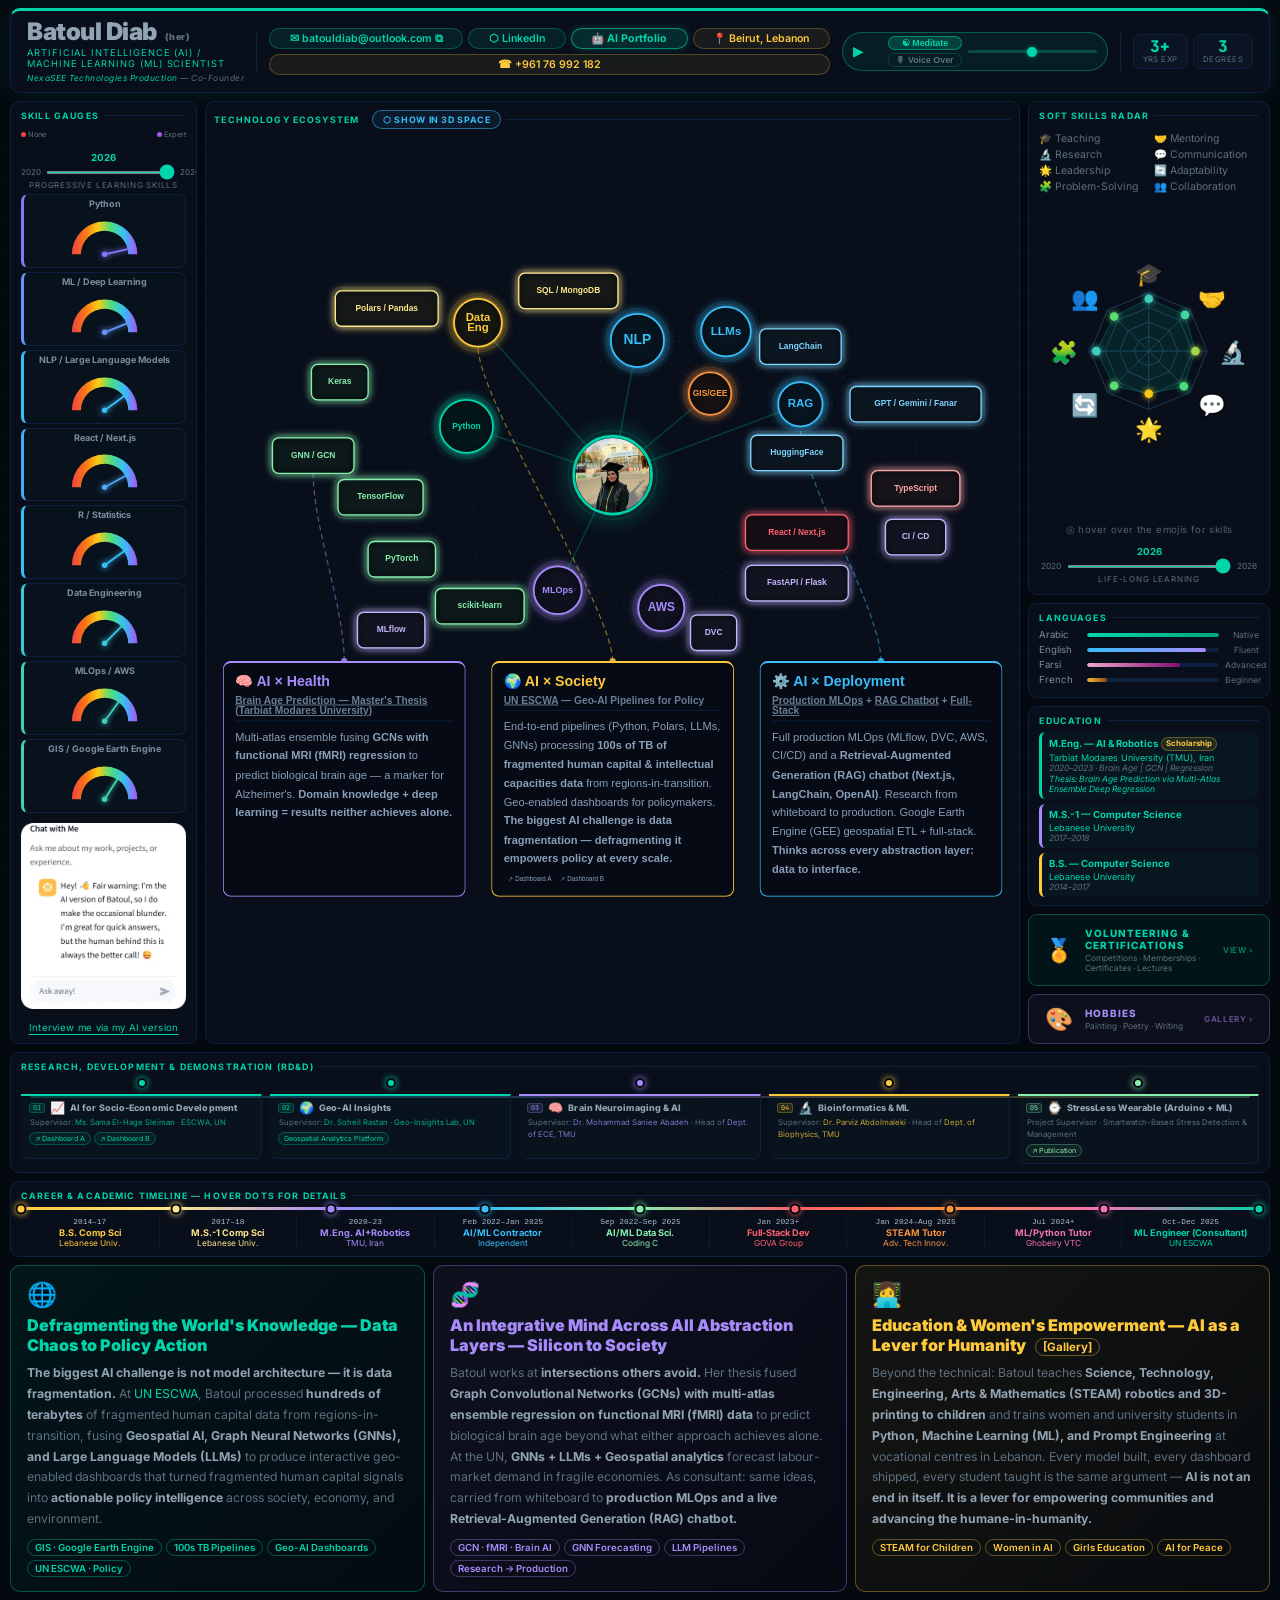
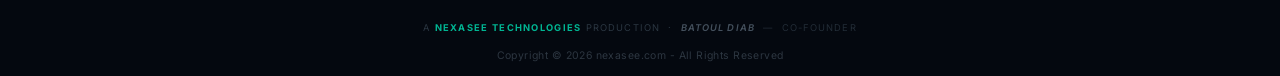
==== commit 43fe4854: "refactor color variables and improve tooltip font size for better readability" ====
--- a/index.html
+++ b/index.html
@@ -25,7 +25,7 @@
   </div>
   <div class="hdiv"></div>
   <div class="chips">
-    <span class="chip ct" id="emailChip" title="batouldiab@outlook.com" style="cursor:pointer" onclick="(function(el){navigator.clipboard.writeText('batouldiab@outlook.com').then(function(){var orig=el.textContent;el.textContent='✓ Copied!';setTimeout(function(){el.textContent=orig;},2000)}).catch(function(){window.location.href='mailto:batouldiab@outlook.com'});})(this)">✉ batouldiab@outlook.com</span>
+    <span class="chip ct" id="emailChip" title="batouldiab@outlook.com" style="cursor:pointer" onclick="(function(el){navigator.clipboard.writeText('batouldiab@outlook.com').then(function(){var orig=el.textContent;el.textContent='Email Copied';setTimeout(function(){el.textContent=orig;},2000)}).catch(function(){window.location.href='mailto:batouldiab@outlook.com'});})(this)">✉ batouldiab@outlook.com ⧉</span>
     <a class="chip ct" href="https://www.linkedin.com/in/batoul96diab/" target="_blank">⬡ LinkedIn</a>
     <a class="chip" href="https://batouldiab.streamlit.app/" target="_blank" style="background:rgba(0,212,170,.15);border-color:rgba(0,212,170,.6);color:#00d4aa;font-weight:700;box-shadow:0 0 10px rgba(0,212,170,.2)">🤖 AI Portfolio</a>
     <a class="chip cg" href="https://earth.google.com/web/search/Beirut/@33.8892183,35.5042823,69.79979647a,7719.09866755d,35y,0h,0t,0r/data=CnUaRxJBCiUweDE1MWYxNzIxNTg4MGE3OGY6MHg3MjkxODJiYWU5OTgzNmI0GYN52cBn8kBAIYkyCjg6wEFAKgZCZWlydXQYAiABIiYKJAlZxhMd-oItQBG-YBt2C7osQBnK0r4WUF9eQCHKqzwkICdeQEICCAE6AwoBMEICCABKDQj___________8BEAA" target="_blank" style="text-decoration:none">📍 Beirut, Lebanon</a>
@@ -38,7 +38,7 @@
     <div class="music-eq" id="musicEq"><span></span><span></span><span></span><span></span></div>
     <div style="display:flex;flex-direction:column;gap:3px">
       <button onclick="switchTrack('media/meditation.mp3','☯ Meditate')" id="trackMeditate" style="background:rgba(0,212,170,.2);border:1px solid rgba(0,212,170,.5);border-radius:99px;color:var(--teal);font-size:.55rem;padding:1px 7px;cursor:pointer;font-weight:700">☯ Meditate</button>
-      <button onclick="switchTrack('media/audio_english.mp3','🎙 Voice Over')" id="trackVoice" style="background:none;border:1px solid rgba(0,212,170,.2);border-radius:99px;color:#80d4c6;font-size:.55rem;padding:1px 7px;cursor:pointer;font-weight:600">🎙 Voice Over</button>
+      <button onclick="switchTrack('media/audio_english.mp3','🎙 Voice Over')" id="trackVoice" style="background:none;border:1px solid rgba(0,212,170,.2);border-radius:99px;color:#5c7080;font-size:.55rem;padding:1px 7px;cursor:pointer;font-weight:600">🎙 Voice Over</button>
     </div>
     <input class="music-vol" id="musicVol" type="range" min="0" max="1" step="0.02" value="0.5" title="Volume" oninput="setVolume(this.value)">
   </div>
@@ -62,11 +62,11 @@
     <div style="padding:3px 0 4px">
       <div style="text-align:center;margin-bottom:2px"><span id="gaugeYear" style="font-size:.6rem;font-weight:700;color:#00d4aa">2026</span></div>
       <div style="display:flex;align-items:center;gap:5px">
-        <span style="font-size:.5rem;color:#80d4c6;white-space:nowrap">2020</span>
+        <span style="font-size:.5rem;color:#5c7080;white-space:nowrap">2020</span>
         <input id="gaugeSlider" type="range" min="0" max="100" value="100" style="flex:1;height:3px;accent-color:#00d4aa;cursor:pointer">
-        <span style="font-size:.5rem;color:#80d4c6;white-space:nowrap">2026</span>
-      </div>
-      <div style="text-align:center;margin-top:3px;font-size:.5rem;letter-spacing:.1em;text-transform:uppercase;color:#80d4c6">Progressive Learning Skills</div>
+        <span style="font-size:.5rem;color:#5c7080;white-space:nowrap">2026</span>
+      </div>
+      <div style="text-align:center;margin-top:3px;font-size:.5rem;letter-spacing:.1em;text-transform:uppercase;color:#5c7080">Progressive Learning Skills</div>
     </div>
     <div class="gauge-stack" id="gaugeStack"></div>
     <div style="text-align:center;margin-top:10px">
@@ -90,25 +90,25 @@
     <div class="panel" style="flex:1;display:flex;flex-direction:column">
       <div class="pt" style="display:flex;align-items:center;justify-content:space-between">Soft Skills Radar</div>
       <div style="display:grid;grid-template-columns:1fr 1fr;gap:3px 10px;margin-top:5px">
-        <span style="font-size:.65rem;color:#80d4c6;white-space:nowrap">🎓 Teaching</span>
-        <span style="font-size:.65rem;color:#80d4c6;white-space:nowrap">🤝 Mentoring</span>
-        <span style="font-size:.65rem;color:#80d4c6;white-space:nowrap">🔬 Research</span>
-        <span style="font-size:.65rem;color:#80d4c6;white-space:nowrap">💬 Communication</span>
-        <span style="font-size:.65rem;color:#80d4c6;white-space:nowrap">🌟 Leadership</span>
-        <span style="font-size:.65rem;color:#80d4c6;white-space:nowrap">🔄 Adaptability</span>
-        <span style="font-size:.65rem;color:#80d4c6;white-space:nowrap">🧩 Problem-Solving</span>
-        <span style="font-size:.65rem;color:#80d4c6;white-space:nowrap">👥 Collaboration</span>
+        <span style="font-size:.65rem;color:#5c7080;white-space:nowrap">🎓 Teaching</span>
+        <span style="font-size:.65rem;color:#5c7080;white-space:nowrap">🤝 Mentoring</span>
+        <span style="font-size:.65rem;color:#5c7080;white-space:nowrap">🔬 Research</span>
+        <span style="font-size:.65rem;color:#5c7080;white-space:nowrap">💬 Communication</span>
+        <span style="font-size:.65rem;color:#5c7080;white-space:nowrap">🌟 Leadership</span>
+        <span style="font-size:.65rem;color:#5c7080;white-space:nowrap">🔄 Adaptability</span>
+        <span style="font-size:.65rem;color:#5c7080;white-space:nowrap">🧩 Problem-Solving</span>
+        <span style="font-size:.65rem;color:#5c7080;white-space:nowrap">👥 Collaboration</span>
       </div>
       <svg id="radarSvg" viewBox="-28 -8 256 223" preserveAspectRatio="xMidYMid meet" style="width:100%;flex:1;min-height:0;display:block"></svg>
-      <span style="font-size:.6rem;font-weight:400;color:#59b8b2;letter-spacing:.04em;text-transform:none;white-space:nowrap;text-align:center">&#x25CE; hover over the emojis for skills</span>
+      <span style="font-size:.6rem;font-weight:400;color:#4e6275;letter-spacing:.04em;text-transform:none;white-space:nowrap;text-align:center">&#x25CE; hover over the emojis for skills</span>
       <div style="padding:4px 2px 2px">
         <div style="text-align:center;margin-bottom:2px"><span id="radarYear" style="font-size:.6rem;font-weight:700;color:#00d4aa">2026</span></div>
         <div style="display:flex;align-items:center;gap:6px">
-          <span style="font-size:.52rem;color:#80d4c6;white-space:nowrap">2020</span>
+          <span style="font-size:.52rem;color:#5c7080;white-space:nowrap">2020</span>
           <input id="radarSlider" type="range" min="0" max="100" value="100" style="flex:1;height:3px;accent-color:#00d4aa;cursor:pointer">
-          <span style="font-size:.52rem;color:#80d4c6;white-space:nowrap">2026</span>
-        </div>
-        <div style="text-align:center;margin-top:3px;font-size:.5rem;letter-spacing:.1em;text-transform:uppercase;color:#80d4c6">Life-Long Learning</div>
+          <span style="font-size:.52rem;color:#5c7080;white-space:nowrap">2026</span>
+        </div>
+        <div style="text-align:center;margin-top:3px;font-size:.5rem;letter-spacing:.1em;text-transform:uppercase;color:#5c7080">Life-Long Learning</div>
       </div>
     </div>
     <div class="panel">
@@ -403,7 +403,7 @@
       <div class="n3d-li"><div class="n3d-li-line" style="background:#fb923c"></div>Bridge</div>
       <div class="n3d-li"><div class="n3d-li-line" style="background:rgba(0,212,170,.2)"></div>Link</div>
       <div class="n3d-li-sep"></div>
-      <span style="font-size:.58rem;color:#80d4c6;margin-left:auto">Drag · Scroll zoom · Hover for info</span>
+      <span style="font-size:.58rem;color:#5c7080;margin-left:auto">Drag · Scroll zoom · Hover for info</span>
     </div>
   </div>
 </div>
@@ -465,11 +465,11 @@
 </div>
 
 <!-- ── Production Credit ────────────────────────────────────── -->
-<div style="text-align:center;padding:18px 10px 10px;color:#80d4c6;font-size:.58rem;letter-spacing:.12em;text-transform:uppercase">
+<div style="text-align:center;padding:18px 10px 10px;color:#5c7080;font-size:.58rem;letter-spacing:.12em;text-transform:uppercase">
   <span style="opacity:.45">A</span>
   <a href="https://nexasee.com/" target="_blank" style="color:#00d4aa;font-weight:700;letter-spacing:.14em;opacity:.85;text-decoration:none">NexaSEE Technologies</a>
   <span style="opacity:.45"> Production &nbsp;·&nbsp; </span>
-  <span style="color:#b3e8dc;opacity:.55;font-style:italic;font-weight:600">Batoul Diab</span>
+  <span style="color:#7a8d9e;opacity:.55;font-style:italic;font-weight:600">Batoul Diab</span>
   <span style="opacity:.35"> &nbsp;—&nbsp; Co-Founder</span>
 </div>
 <div style="text-align:center;padding:6px 0 14px;font-size:.65rem;opacity:.35;letter-spacing:.04em">Copyright &copy; 2026 nexasee.com - All Rights Reserved</div>
--- a/css/main.css
+++ b/css/main.css
@@ -3,10 +3,10 @@
   --bg:#04080f;--panel:#080e1a;--card:#0b1422;--border:#0d2040;
   --teal:#00d4aa;--gold:#ffc93c;--violet:#a78bfa;--lime:#86efac;
   --sky:#38bdf8;--orange:#fb923c;--pink:#f472b6;--coral:#ff5f6d;
-  --text:#b3e8dc;--muted:#80d4c6;--white:#d9f5ee;
+  --text:#7a8d9e;--muted:#5c7080;--white:#92a4b4;
   --g0:#1e293b;--g1:#ef4444;--g2:#f59e0b;--g3:#38bdf8;--g4:#4ade80;--g5:#22c55e;
 }
-html{font-size:clamp(10px,1.258vw,16px)}
+html{font-size:max(10px,1.258vw)}
 html,body{width:100%;background:var(--bg);color:var(--text);font-family:'Inter',sans-serif;overflow-x:hidden}
 a{color:var(--teal);text-decoration:none}a:hover{opacity:.75;text-decoration:underline}
 body::before{content:'';position:fixed;inset:0;pointer-events:none;z-index:0;
@@ -178,7 +178,7 @@
 .gm-img-wrap{position:relative;width:min(620px,80vw,65vh);height:min(620px,80vw,65vh)}
 .gm-img-box{width:100%;height:100%;border-radius:12px;overflow:hidden;box-shadow:0 8px 40px rgba(0,0,0,.6)}
 .gm-img-box img{width:100%;height:100%;object-fit:cover;display:block;transition:opacity .25s ease}
-.gm-arrow{position:absolute;top:50%;transform:translateY(-50%);background:rgba(0,212,170,.15);border:none;color:#d9f5ee;font-size:1.6rem;width:42px;height:42px;border-radius:50%;cursor:pointer;transition:background .2s;display:flex;align-items:center;justify-content:center}
+.gm-arrow{position:absolute;top:50%;transform:translateY(-50%);background:rgba(0,212,170,.15);border:none;color:#fff;font-size:1.6rem;width:42px;height:42px;border-radius:50%;cursor:pointer;transition:background .2s;display:flex;align-items:center;justify-content:center}
 .gm-arrow:hover{background:rgba(0,212,170,.3)}
 .gm-prev{left:-52px}.gm-next{right:-52px}
 .gm-dots{display:flex;gap:8px}
@@ -251,7 +251,7 @@
 .gm-dot{width:9px;height:9px;border-radius:50%;background:rgba(0,212,170,.3);border:none;cursor:pointer;transition:background .2s}
 .gm-dot.active{background:#ffc93c}
 .gm-close{position:absolute;top:10px;right:10px;background:rgba(0,0,0,.45);border:none;color:rgba(0,212,170,.85);font-size:1.3rem;cursor:pointer;line-height:1;border-radius:50%;width:32px;height:32px;display:flex;align-items:center;justify-content:center;z-index:2}
-.gm-close:hover{color:#d9f5ee}
+.gm-close:hover{color:#fff}
 a.gallery-link{color:#ffc93c;font-weight:700;font-size:.72rem;text-decoration:none;margin-left:6px;border:1px solid rgba(255,201,60,.4);padding:1px 7px;border-radius:99px;white-space:nowrap;transition:background .2s}
 a.gallery-link:hover{background:rgba(255,201,60,.15)}
 
@@ -262,8 +262,8 @@
 @keyframes n3dIn{from{opacity:0;transform:scale(.96) translateY(14px)}to{opacity:1;transform:none}}
 .n3d-bar{display:flex;align-items:center;gap:10px;padding:9px 16px;border-bottom:1px solid #1a2d4a;flex-shrink:0;background:#0d1526}
 .n3d-bar-title{font-size:.62rem;font-weight:800;letter-spacing:.12em;text-transform:uppercase;color:#ffc93c;flex:1}
-.n3d-close{background:none;border:none;color:#80d4c6;font-size:1rem;cursor:pointer;line-height:1;padding:3px 8px;border-radius:5px;transition:color .15s,background .15s}
-.n3d-close:hover{color:#d9f5ee;background:rgba(0,212,170,.07)}
+.n3d-close{background:none;border:none;color:#5c7080;font-size:1rem;cursor:pointer;line-height:1;padding:3px 8px;border-radius:5px;transition:color .15s,background .15s}
+.n3d-close:hover{color:#fff;background:rgba(0,212,170,.07)}
 .btn-3d{display:inline-flex;align-items:center;gap:5px;padding:3px 10px;border-radius:99px;font-size:.55rem;font-weight:700;letter-spacing:.07em;text-transform:uppercase;border:1px solid rgba(56,189,248,.5);background:rgba(56,189,248,.08);color:#38bdf8;cursor:pointer;font-family:inherit;white-space:nowrap;position:relative;overflow:hidden;animation:btn3dPulse 2.2s ease-in-out infinite}
 .btn-3d::before{content:'';position:absolute;top:-50%;left:-60%;width:40%;height:200%;background:linear-gradient(90deg,transparent,rgba(56,189,248,.35),transparent);transform:skewX(-20deg);animation:btn3dShine 2.2s ease-in-out infinite}
 .btn-3d:hover{background:rgba(56,189,248,.22);border-color:rgba(56,189,248,.9);box-shadow:0 0 16px rgba(56,189,248,.45);animation:none}
@@ -279,19 +279,19 @@
 .n3d-canvas-wrap{position:relative;background:radial-gradient(ellipse at 40% 40%,#0a1526 0%,#04080f 65%);flex:1;overflow:hidden}
 #threeCanvas{width:100%;height:100%;display:block;touch-action:none}
 .n3d-ctrl-bar{position:absolute;top:12px;left:50%;transform:translateX(-50%);display:flex;gap:6px;z-index:20;background:rgba(11,17,32,.88);backdrop-filter:blur(12px);-webkit-backdrop-filter:blur(12px);border:1px solid #1a2d4a;border-radius:99px;padding:5px 12px}
-.n3d-cbtn{background:none;border:1px solid #1a2d4a;color:#80d4c6;font-size:.6rem;font-family:'Inter',sans-serif;font-weight:600;padding:3px 11px;border-radius:99px;cursor:pointer;transition:all .2s;white-space:nowrap}
+.n3d-cbtn{background:none;border:1px solid #1a2d4a;color:#5c7080;font-size:.6rem;font-family:'Inter',sans-serif;font-weight:600;padding:3px 11px;border-radius:99px;cursor:pointer;transition:all .2s;white-space:nowrap}
 .n3d-cbtn:hover,.n3d-cbtn.on{background:rgba(255,201,60,.1);border-color:#ffc93c;color:#ffc93c}
 .n3d-cbtn.rot-on{background:rgba(0,212,170,.1);border-color:#00d4aa;color:#00d4aa}
 .n3d-ax-ov{position:absolute;pointer-events:none;z-index:10;font-family:'JetBrains Mono',monospace;font-size:.58rem;letter-spacing:.06em;opacity:.6;white-space:nowrap}
 .n3d-legend{display:flex;flex-wrap:wrap;gap:8px;align-items:center;padding:9px 16px;background:#0d1526;border-top:1px solid #1a2d4a;flex-shrink:0}
-.n3d-leg-ttl{font-size:.55rem;font-weight:700;letter-spacing:.12em;text-transform:uppercase;color:#80d4c6;margin-right:4px;flex-shrink:0}
-.n3d-li{display:flex;align-items:center;gap:5px;font-size:.6rem;color:#b3e8dc;white-space:nowrap}
+.n3d-leg-ttl{font-size:.55rem;font-weight:700;letter-spacing:.12em;text-transform:uppercase;color:#5c7080;margin-right:4px;flex-shrink:0}
+.n3d-li{display:flex;align-items:center;gap:5px;font-size:.6rem;color:#7a8d9e;white-space:nowrap}
 .n3d-li-dot{width:8px;height:8px;border-radius:50%;flex-shrink:0}
 .n3d-li-line{width:20px;height:1.5px;flex-shrink:0;border-radius:1px}
 .n3d-li-sep{width:1px;height:14px;background:#1a2d4a;flex-shrink:0}
 #n3dTooltip{position:fixed;z-index:10001;pointer-events:none;max-width:280px;padding:11px 15px;border-radius:12px;background:rgba(4,8,15,.95);backdrop-filter:blur(18px);-webkit-backdrop-filter:blur(18px);border:1px solid #1a2d4a;box-shadow:0 12px 40px rgba(0,0,0,.7);opacity:0;transform:translateY(8px) scale(.96);transition:opacity .15s,transform .15s;font-family:'Inter',sans-serif}
 #n3dTooltip.vis{opacity:1;transform:translateY(0) scale(1)}
 .n3dtt-name{font-family:'JetBrains Mono',monospace;font-size:.75rem;font-weight:500;margin-bottom:6px;padding-bottom:6px;border-bottom:1px solid #1a2d4a}
-.n3dtt-desc{font-size:.65rem;color:#80d4c6;line-height:1.6}
+.n3dtt-desc{font-size:.65rem;color:#5c7080;line-height:1.6}
 .n3dtt-badge{display:inline-block;margin-top:7px;font-size:.53rem;font-weight:600;padding:2px 8px;border-radius:99px;border:1px solid;font-family:'JetBrains Mono',monospace}
-.n3dtt-coords{font-family:'JetBrains Mono',monospace;font-size:.5rem;color:#80d4c6;margin-top:4px;opacity:.7}
+.n3dtt-coords{font-family:'JetBrains Mono',monospace;font-size:.5rem;color:#5c7080;margin-top:4px;opacity:.7}
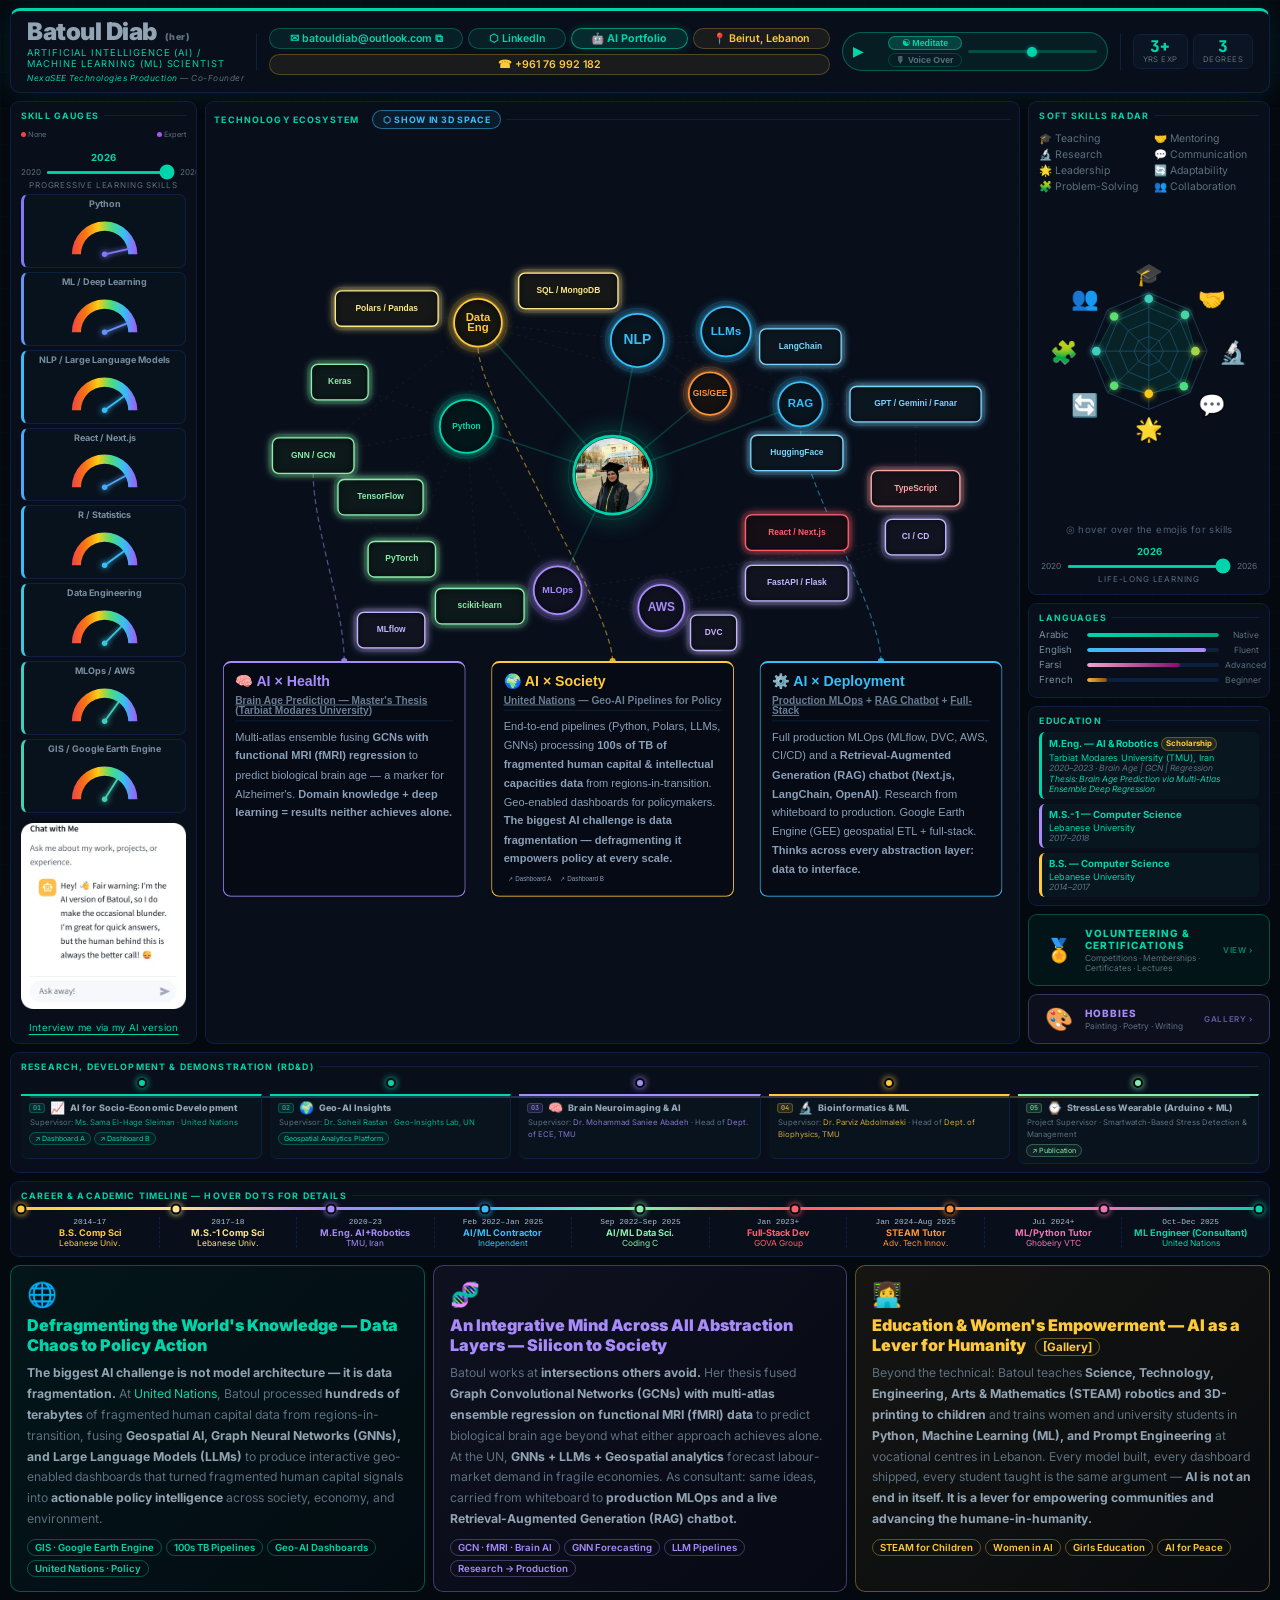
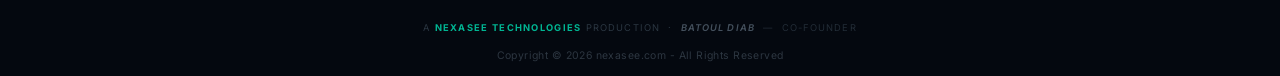
==== commit 65c33cab: "Update references from UN ESCWA to United Nations for consistency across documents" ====
--- a/index.html
+++ b/index.html
@@ -203,7 +203,7 @@
         </div>
         <div class="rdd-ref">
           Supervisor: <a href="https://lb.linkedin.com/in/sama-el-hage-sleiman-95669a15/en" target="_blank">Ms. Sama El-Hage Sleiman</a> ·
-          <a href="https://data.unescwa.org/gis/landing" target="_blank">ESCWA, UN</a>
+          <a href="https://data.unescwa.org/gis/landing" target="_blank">United Nations</a>
         </div>
         <div class="rdd-links">
           <a class="rdd-link" href="https://skillsmonitorfigures.onrender.com/" target="_blank">↗ Dashboard A</a>
@@ -300,7 +300,7 @@
     <div class="ptitle" style="color:#00d4aa">Defragmenting the World's Knowledge — Data Chaos to Policy Action</div>
     <div class="pbody">
       <strong>The biggest AI challenge is not model architecture — it is data fragmentation.</strong>
-      At <a href="https://www.unescwa.org/" target="_blank">UN ESCWA</a>, Batoul processed <strong>hundreds of terabytes</strong> of fragmented human capital data from regions-in-transition,
+      At <a href="https://www.unescwa.org/" target="_blank">United Nations</a>, Batoul processed <strong>hundreds of terabytes</strong> of fragmented human capital data from regions-in-transition,
       fusing <strong>Geospatial AI, Graph Neural Networks (GNNs), and Large Language Models (LLMs)</strong> to produce interactive geo-enabled dashboards that turned
       fragmented human capital signals into <strong>actionable policy intelligence</strong> across society, economy, and environment.
     </div>
@@ -308,7 +308,7 @@
       <span class="ptag" style="border-color:rgba(0,212,170,.35);color:#00d4aa">GIS · Google Earth Engine</span>
       <span class="ptag" style="border-color:rgba(0,212,170,.35);color:#00d4aa">100s TB Pipelines</span>
       <span class="ptag" style="border-color:rgba(0,212,170,.35);color:#00d4aa">Geo-AI Dashboards</span>
-      <span class="ptag" style="border-color:rgba(0,212,170,.35);color:#00d4aa">UN ESCWA · Policy</span>
+      <span class="ptag" style="border-color:rgba(0,212,170,.35);color:#00d4aa">United Nations · Policy</span>
     </div>
   </div>
 
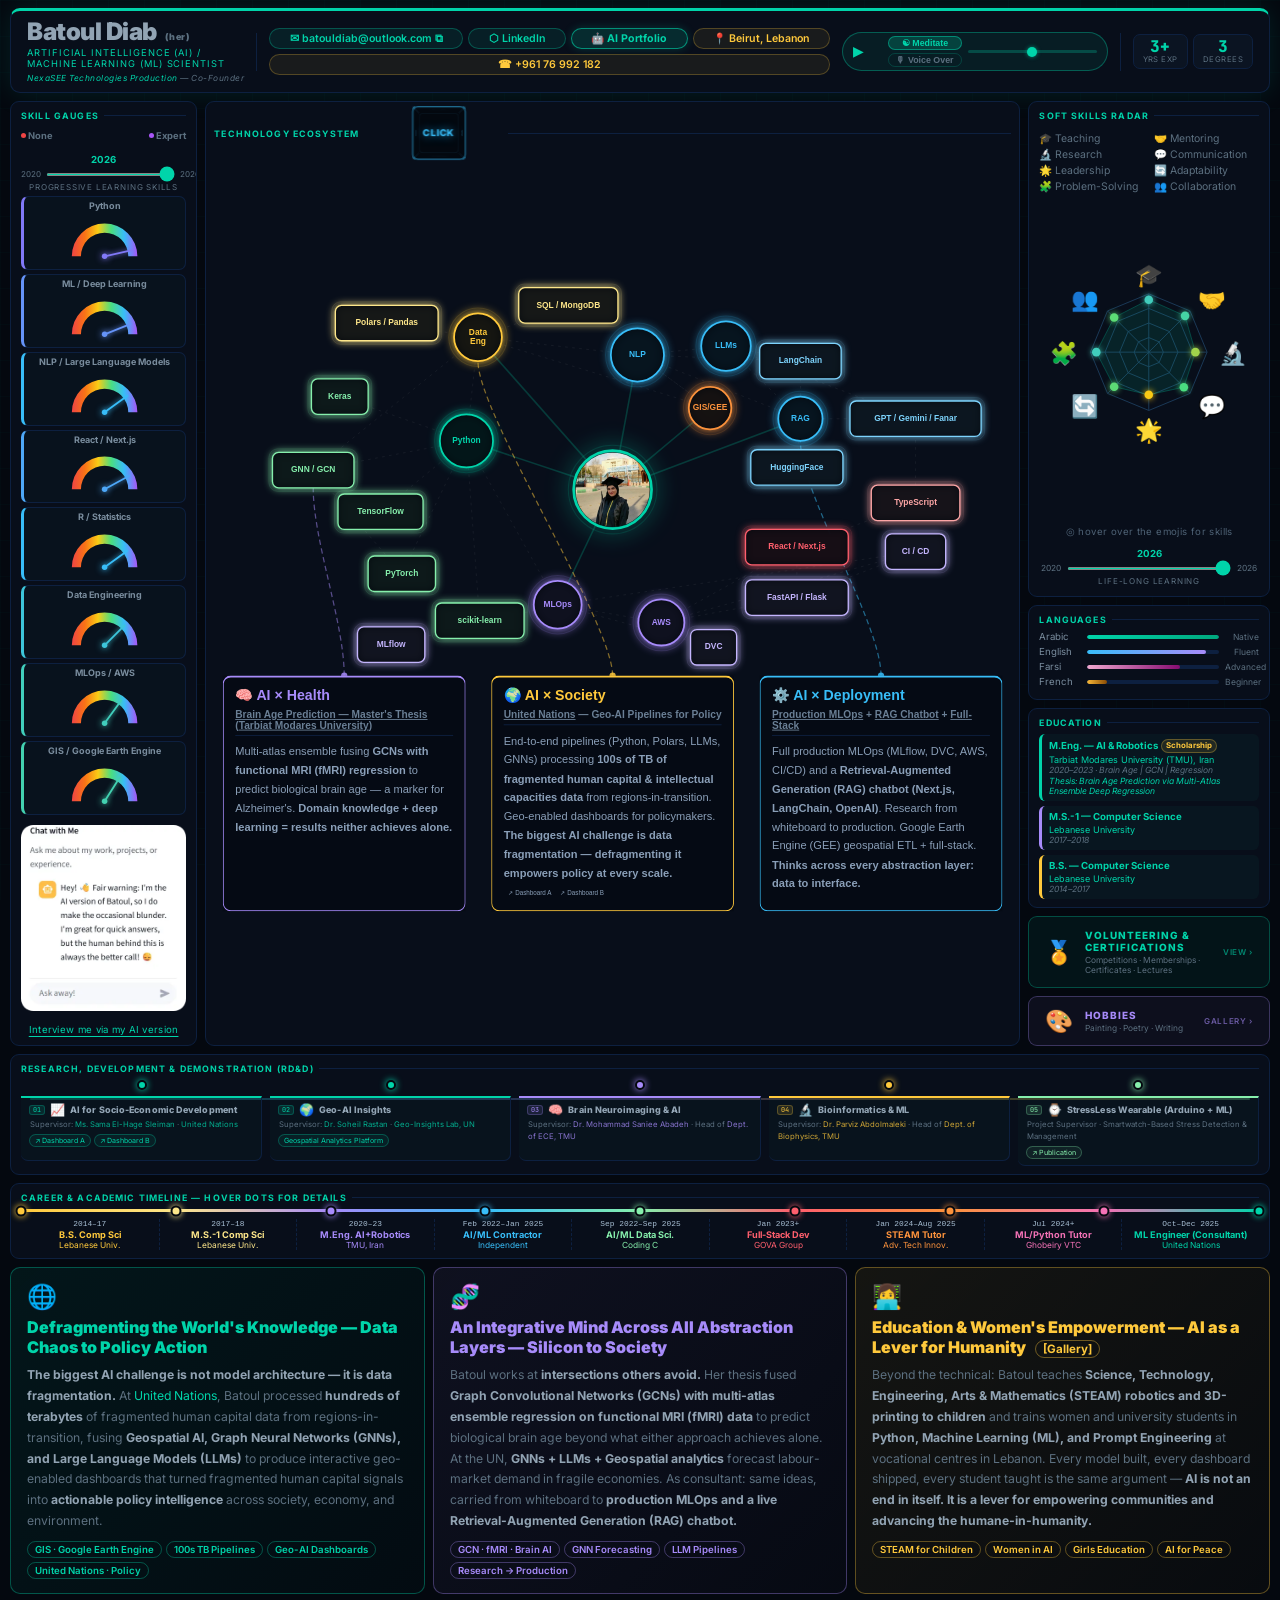
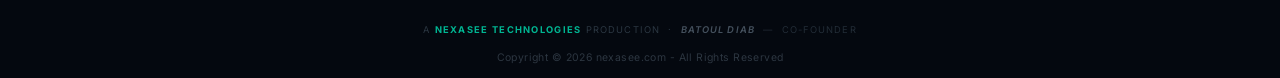
==== commit eceebf06: "Refactor button styles and enhance 3D cube button interaction for improved user experience" ====
--- a/index.html
+++ b/index.html
@@ -80,7 +80,7 @@
   <!-- CENTRE: NETWORK SVG -->
   <div style="grid-column:2;display:flex;flex-direction:column">
     <div class="panel" style="padding:8px;flex:1;display:flex;flex-direction:column">
-      <div class="pt" style="display:flex;align-items:center">Technology Ecosystem<button class="btn-3d" onclick="openNet3d()" style="margin-left:8px">⬡ Show in 3D Space</button></div>
+      <div class="pt" style="display:flex;align-items:center">Technology Ecosystem<div class="cube-btn" onclick="openNet3d()" title="Click to explore in 3D Space"><div class="cube-inner"><div class="cube-face cube-front">Click</div><div class="cube-face cube-back">Space</div><div class="cube-face cube-right">To</div><div class="cube-face cube-left">In</div><div class="cube-face cube-top">3-D</div><div class="cube-face cube-bottom">See</div></div><span class="cube-hover-label">⬡ Show in 3D Space</span></div></div>
       <svg id="netSvg" viewBox="0 0 900 700" preserveAspectRatio="xMidYMid meet" style="width:100%;flex:1;min-height:0;display:block"></svg>
     </div>
   </div>
--- a/css/main.css
+++ b/css/main.css
@@ -61,7 +61,7 @@
 .gauge-title{font-size:.56rem;font-weight:700;color:var(--text);margin-bottom:1px;line-height:1.2}
 .gauge-level{font-size:.52rem;font-weight:700;margin-top:0}
 .g-legend{display:flex;justify-content:space-between;padding:3px 0;gap:1px}
-.g-leg-item{display:flex;align-items:center;gap:2px;font-size:.46rem;color:var(--muted);white-space:nowrap}
+.g-leg-item{display:flex;align-items:center;gap:2px;font-size:.58rem;font-weight:700;color:var(--muted);white-space:nowrap}
 .g-leg-dot{width:5px;height:5px;border-radius:50%;flex-shrink:0}
 
 /* RIGHT COL */
@@ -264,16 +264,39 @@
 .n3d-bar-title{font-size:.62rem;font-weight:800;letter-spacing:.12em;text-transform:uppercase;color:#ffc93c;flex:1}
 .n3d-close{background:none;border:none;color:#5c7080;font-size:1rem;cursor:pointer;line-height:1;padding:3px 8px;border-radius:5px;transition:color .15s,background .15s}
 .n3d-close:hover{color:#fff;background:rgba(0,212,170,.07)}
-.btn-3d{display:inline-flex;align-items:center;gap:5px;padding:3px 10px;border-radius:99px;font-size:.55rem;font-weight:700;letter-spacing:.07em;text-transform:uppercase;border:1px solid rgba(56,189,248,.5);background:rgba(56,189,248,.08);color:#38bdf8;cursor:pointer;font-family:inherit;white-space:nowrap;position:relative;overflow:hidden;animation:btn3dPulse 2.2s ease-in-out infinite}
-.btn-3d::before{content:'';position:absolute;top:-50%;left:-60%;width:40%;height:200%;background:linear-gradient(90deg,transparent,rgba(56,189,248,.35),transparent);transform:skewX(-20deg);animation:btn3dShine 2.2s ease-in-out infinite}
-.btn-3d:hover{background:rgba(56,189,248,.22);border-color:rgba(56,189,248,.9);box-shadow:0 0 16px rgba(56,189,248,.45);animation:none}
+.btn-3d{display:inline-flex;align-items:center;gap:6px;padding:5px 16px;border-radius:99px;font-size:.68rem;font-weight:800;letter-spacing:.1em;text-transform:uppercase;border:2px solid rgba(56,189,248,.75);background:rgba(56,189,248,.13);color:#38bdf8;cursor:pointer;font-family:inherit;white-space:nowrap;position:relative;overflow:hidden;animation:btn3dPulse 1.8s ease-in-out infinite;text-shadow:0 0 10px rgba(56,189,248,.6)}
+.btn-3d::before{content:'';position:absolute;top:-50%;left:-60%;width:45%;height:200%;background:linear-gradient(90deg,transparent,rgba(56,189,248,.55),transparent);transform:skewX(-20deg);animation:btn3dShine 1.8s ease-in-out infinite}
+.btn-3d:hover{background:rgba(56,189,248,.28);border-color:#38bdf8;box-shadow:0 0 24px rgba(56,189,248,.6),0 0 48px rgba(56,189,248,.2);animation:none;transform:scale(1.05)}
 .btn-3d:hover::before{animation:none;opacity:0}
 @keyframes btn3dPulse{
-  0%,100%{box-shadow:0 0 4px rgba(56,189,248,.2),0 0 0px rgba(56,189,248,0)}
-  50%{box-shadow:0 0 10px rgba(56,189,248,.5),0 0 20px rgba(56,189,248,.2)}}
+  0%,100%{box-shadow:0 0 6px rgba(56,189,248,.35),0 0 0px rgba(56,189,248,0)}
+  50%{box-shadow:0 0 16px rgba(56,189,248,.75),0 0 32px rgba(56,189,248,.3)}}
 @keyframes btn3dShine{
   0%{left:-60%;opacity:1}
   55%,100%{left:130%;opacity:0}}
+
+/* ── 3D Cube Button ── */
+.cube-btn{display:inline-grid;place-items:center;cursor:pointer;perspective:160px;flex-shrink:0;vertical-align:middle;margin-left:10px}
+.cube-inner{grid-area:1/1;width:46px;height:46px;position:relative;transform-style:preserve-3d;animation:cubeSequence 24s cubic-bezier(0.45,0,0.55,1) infinite;transition:opacity .4s ease,transform .4s ease}
+.cube-hover-label{grid-area:1/1;display:inline-flex;align-items:center;gap:4px;padding:3px 10px;border-radius:99px;font-size:.55rem;font-weight:700;letter-spacing:.07em;text-transform:uppercase;border:1.5px solid rgba(56,189,248,.65);background:rgba(56,189,248,.11);color:#38bdf8;white-space:nowrap;text-shadow:0 0 8px rgba(56,189,248,.5);opacity:0;transform:scale(0.8);pointer-events:none;transition:opacity .4s ease,transform .4s ease}
+.cube-btn:hover .cube-inner{opacity:0;transform:scale(0.6)}
+.cube-btn:hover .cube-hover-label{opacity:1;transform:scale(1);pointer-events:auto}
+.cube-face{position:absolute;width:46px;height:46px;display:flex;align-items:center;justify-content:center;font-size:.5rem;font-weight:800;letter-spacing:.05em;text-transform:uppercase;border:1.5px solid rgba(56,189,248,.6);background:rgba(4,8,15,.88);color:#38bdf8;border-radius:5px;text-shadow:0 0 8px rgba(56,189,248,.7)}
+.cube-front {transform:translateZ(23px)}
+.cube-back  {transform:rotateY(180deg)  translateZ(23px)}
+.cube-right {transform:rotateY(90deg)   translateZ(23px)}
+.cube-left  {transform:rotateY(-90deg)  translateZ(23px)}
+.cube-top   {transform:rotateX(90deg)   translateZ(23px)}
+.cube-bottom{transform:rotateX(-90deg)  translateZ(23px)}
+@keyframes cubeSequence{
+  0%,    2%    {transform:rotateX(0deg)   rotateY(0deg)}
+  16.67%,18.67%{transform:rotateX(0deg)   rotateY(-90deg)}
+  33.33%,35.33%{transform:rotateX(90deg)  rotateY(0deg)}
+  50%,   52%   {transform:rotateX(0deg)   rotateY(90deg)}
+  66.67%,68.67%{transform:rotateX(-90deg) rotateY(0deg)}
+  83.33%,85.33%{transform:rotateX(0deg)   rotateY(180deg)}
+  100%         {transform:rotateX(0deg)   rotateY(360deg)}
+}
 
 /* ── Embedded 3D scene ── */
 .n3d-canvas-wrap{position:relative;background:radial-gradient(ellipse at 40% 40%,#0a1526 0%,#04080f 65%);flex:1;overflow:hidden}
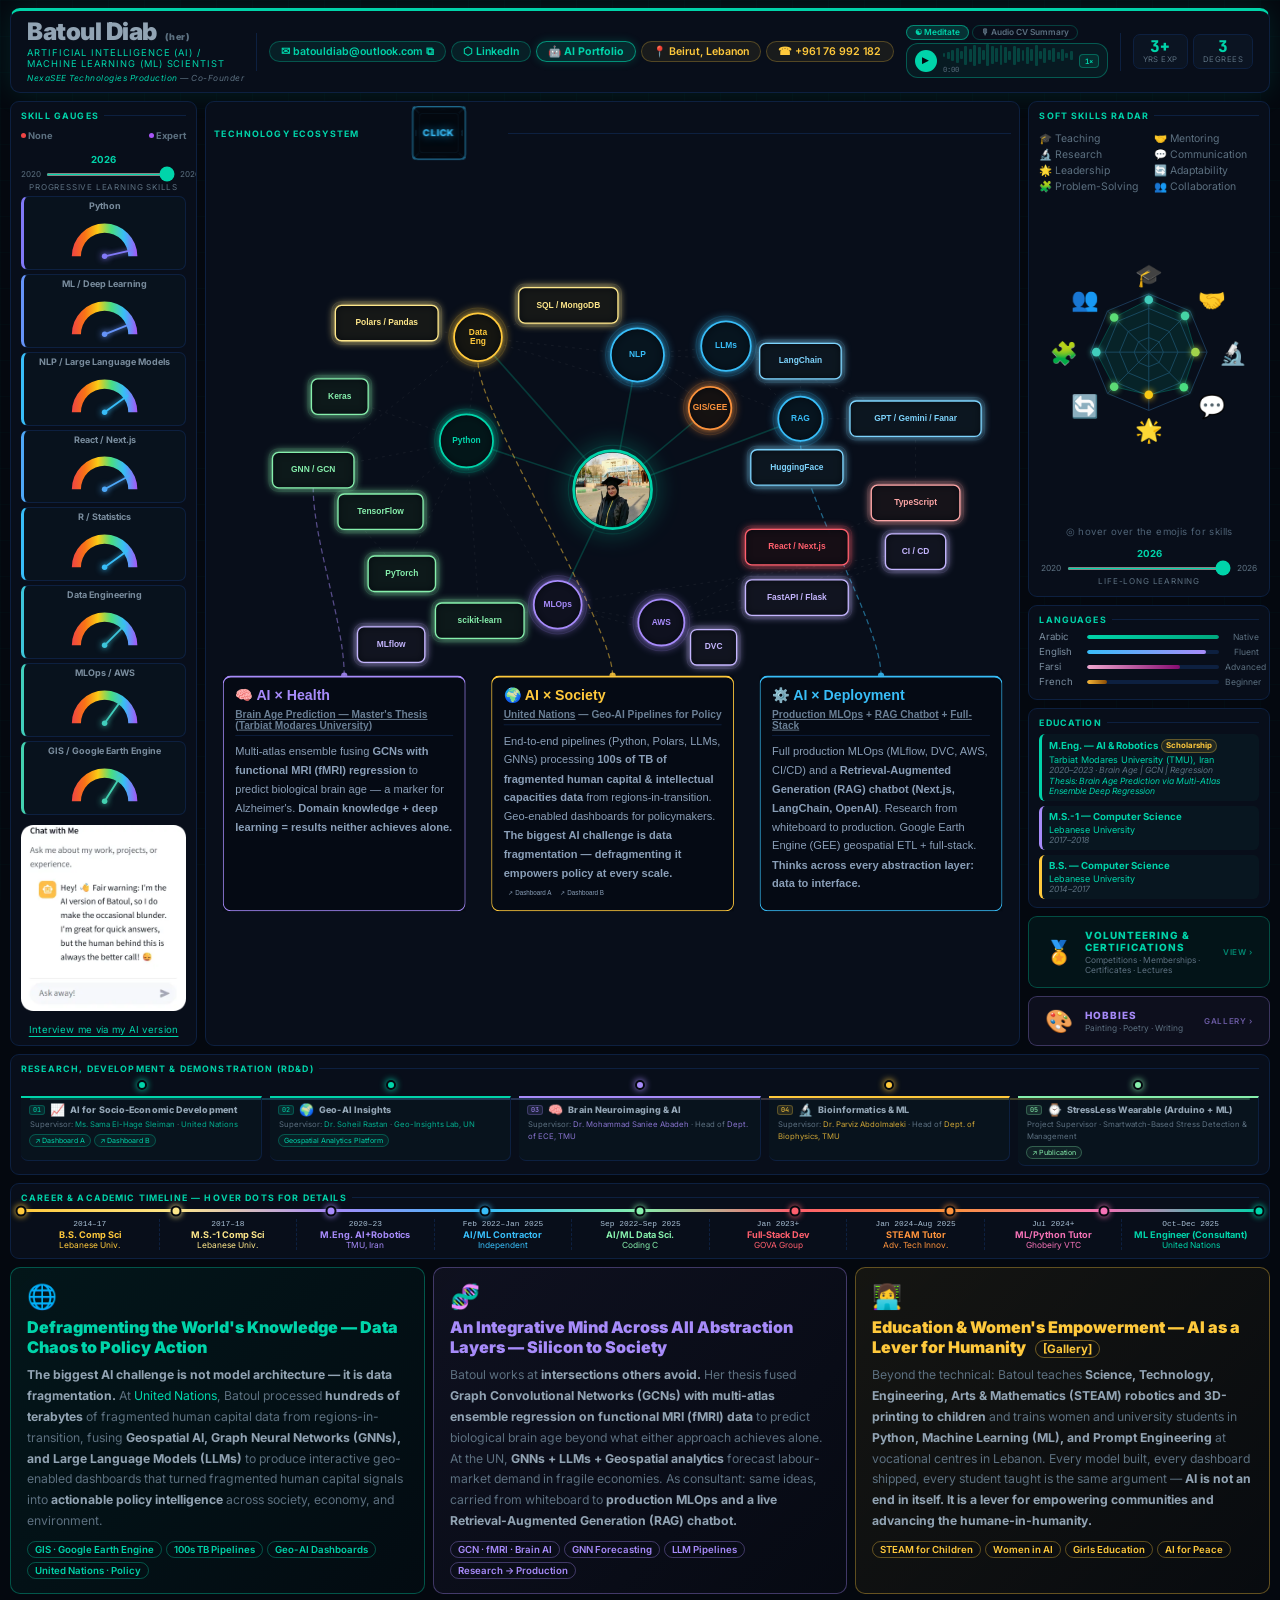
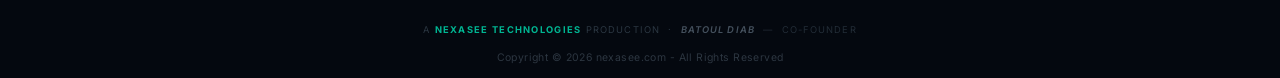
==== commit e03607f7: "Refactor music player UI and enhance waveform visualization for improved user interaction" ====
--- a/index.html
+++ b/index.html
@@ -33,14 +33,21 @@
   </div>
   <!-- MUSIC PLAYER -->
   <audio id="bgMusic" loop preload="none"></audio>
-  <div class="music-player">
-    <button class="music-btn" id="musicPlayBtn" title="Play" onclick="toggleMusic()">▶</button>
-    <div class="music-eq" id="musicEq"><span></span><span></span><span></span><span></span></div>
-    <div style="display:flex;flex-direction:column;gap:3px">
-      <button onclick="switchTrack('media/meditation.mp3','☯ Meditate')" id="trackMeditate" style="background:rgba(0,212,170,.2);border:1px solid rgba(0,212,170,.5);border-radius:99px;color:var(--teal);font-size:.55rem;padding:1px 7px;cursor:pointer;font-weight:700">☯ Meditate</button>
-      <button onclick="switchTrack('media/audio_english.mp3','🎙 Voice Over')" id="trackVoice" style="background:none;border:1px solid rgba(0,212,170,.2);border-radius:99px;color:#5c7080;font-size:.55rem;padding:1px 7px;cursor:pointer;font-weight:600">🎙 Voice Over</button>
-    </div>
-    <input class="music-vol" id="musicVol" type="range" min="0" max="1" step="0.02" value="0.5" title="Volume" oninput="setVolume(this.value)">
+  <div style="display:flex;flex-direction:column;align-items:stretch;gap:3px;flex-shrink:0">
+    <div class="wa-tracks">
+      <button id="trackMeditate" onclick="switchTrack('media/meditation.mp3','☯ Meditate')" title="Meditate">☯ Meditate</button>
+      <button id="trackVoice" onclick="switchTrack('media/audio_english.mp3','🎙 Audio CV Summary')" title="Audio CV Summary">🎙 Audio CV Summary</button>
+    </div>
+    <div class="music-player">
+      <button class="music-btn" id="musicPlayBtn" title="Play" onclick="toggleMusic()">▶</button>
+      <div class="wa-body">
+        <div class="wa-waveform" id="waWaveform"></div>
+        <div class="wa-meta">
+          <span class="wa-time" id="waTime">0:00</span>
+        </div>
+      </div>
+      <button class="wa-speed" id="musicSpeed" onclick="cycleSpeed()">1×</button>
+    </div>
   </div>
   <div class="hdiv"></div>
   <div class="stats">
--- a/css/main.css
+++ b/css/main.css
@@ -29,20 +29,20 @@
 .ct{background:rgba(0,212,170,.09);border-color:rgba(0,212,170,.3);color:var(--teal)}
 .cg{background:rgba(255,201,60,.07);border-color:rgba(255,201,60,.25);color:var(--gold)}
 .cv{background:rgba(167,139,250,.07);border-color:rgba(167,139,250,.25);color:var(--violet)}
-.music-player{display:inline-flex;align-items:center;gap:6px;padding:3px 10px;border-radius:99px;font-size:.66rem;font-weight:600;border:1px solid rgba(0,212,170,.35);background:rgba(0,212,170,.08);color:var(--teal);white-space:nowrap;flex:0 0 auto}
-.music-btn{background:none;border:none;cursor:pointer;color:var(--teal);font-size:.85rem;padding:0;line-height:1;display:flex;align-items:center;transition:transform .15s,color .15s}
-.music-btn:hover{color:#00ffd0;transform:scale(1.2)}
-.music-vol{-webkit-appearance:none;appearance:none;flex:1;min-width:30px;height:3px;border-radius:2px;background:rgba(0,212,170,.25);outline:none;cursor:pointer}
-.music-vol::-webkit-slider-thumb{-webkit-appearance:none;appearance:none;width:10px;height:10px;border-radius:50%;background:var(--teal);cursor:pointer;box-shadow:0 0 4px rgba(0,212,170,.6)}
-.music-vol::-moz-range-thumb{width:10px;height:10px;border-radius:50%;background:var(--teal);cursor:pointer;border:none}
-.music-eq{display:flex;align-items:flex-end;gap:1.5px;height:10px;opacity:0}
-.music-eq span{width:2px;border-radius:1px;background:var(--teal);animation:eq 0.8s ease-in-out infinite alternate}
-.music-eq span:nth-child(1){height:4px;animation-delay:0s}
-.music-eq span:nth-child(2){height:7px;animation-delay:.15s}
-.music-eq span:nth-child(3){height:5px;animation-delay:.3s}
-.music-eq span:nth-child(4){height:9px;animation-delay:.1s}
-.music-eq.active{opacity:1}
-@keyframes eq{to{height:3px}}
+.music-player{display:inline-flex;align-items:center;gap:6px;padding:3px 8px;border-radius:12px;border:1px solid rgba(0,212,170,.35);background:rgba(0,212,170,.06);white-space:nowrap;flex:0 0 auto}
+.music-btn{width:22px;height:22px;border-radius:50%;background:var(--teal);border:none;color:#04080f;font-size:.58rem;cursor:pointer;display:flex;align-items:center;justify-content:center;flex-shrink:0;transition:transform .15s,background .15s;line-height:1;padding:0}
+.music-btn:hover{background:#00ffd0;transform:scale(1.08)}
+.wa-body{display:flex;flex-direction:column;gap:2px;min-width:130px}
+.wa-waveform{display:flex;align-items:center;gap:1.5px;height:16px;cursor:pointer;width:100%}
+.wa-bar{flex:1;background:rgba(0,212,170,.22);border-radius:1px;min-height:3px;transition:background .08s}
+.wa-bar.played{background:var(--teal)}
+.wa-meta{display:flex;align-items:center;justify-content:space-between;gap:4px}
+.wa-time{font-family:'JetBrains Mono',monospace;font-size:.44rem;color:var(--muted);flex-shrink:0}
+.wa-tracks{display:flex;gap:3px}
+.wa-tracks button{background:none;border:1px solid rgba(0,212,170,.25);border-radius:99px;color:#5c7080;font-size:.52rem;font-weight:600;padding:1px 8px;cursor:pointer;transition:all .15s;line-height:1.4;font-family:inherit;white-space:nowrap}
+.wa-tracks button.active{background:rgba(0,212,170,.18);border-color:rgba(0,212,170,.55);color:var(--teal)}
+.wa-speed{font-size:.46rem;font-weight:700;color:var(--teal);background:rgba(0,212,170,.1);border:1px solid rgba(0,212,170,.35);border-radius:4px;padding:1px 5px;cursor:pointer;font-family:'JetBrains Mono',monospace;transition:background .15s;flex-shrink:0;line-height:1.4}
+.wa-speed:hover{background:rgba(0,212,170,.25)}
 @keyframes radarBlink{0%,100%{opacity:1;r:5}50%{opacity:.35;r:3}}
 @keyframes roboGlow{0%,100%{filter:drop-shadow(0 0 8px #00d4aa) drop-shadow(0 0 16px #00d4aa)}50%{filter:drop-shadow(0 0 2px #00d4aa) drop-shadow(0 0 4px #00d4aa)}}.stats{display:flex;gap:5px;flex-shrink:0}
 .sp{text-align:center;padding:4px 9px;border-radius:7px;background:var(--card);border:1px solid var(--border)}
@@ -235,7 +235,7 @@
   .hdr-name{font-size:.95rem}
   .chips{gap:3px}
   .chip{font-size:.6rem;padding:2px 6px}
-  .music-vol{width:36px}
+  .wa-body{min-width:100px}
   /* right-col children each full-width */
   .right-col>.panel,.right-col>button.acc-card{flex:1 1 100%}
   /* power cards */
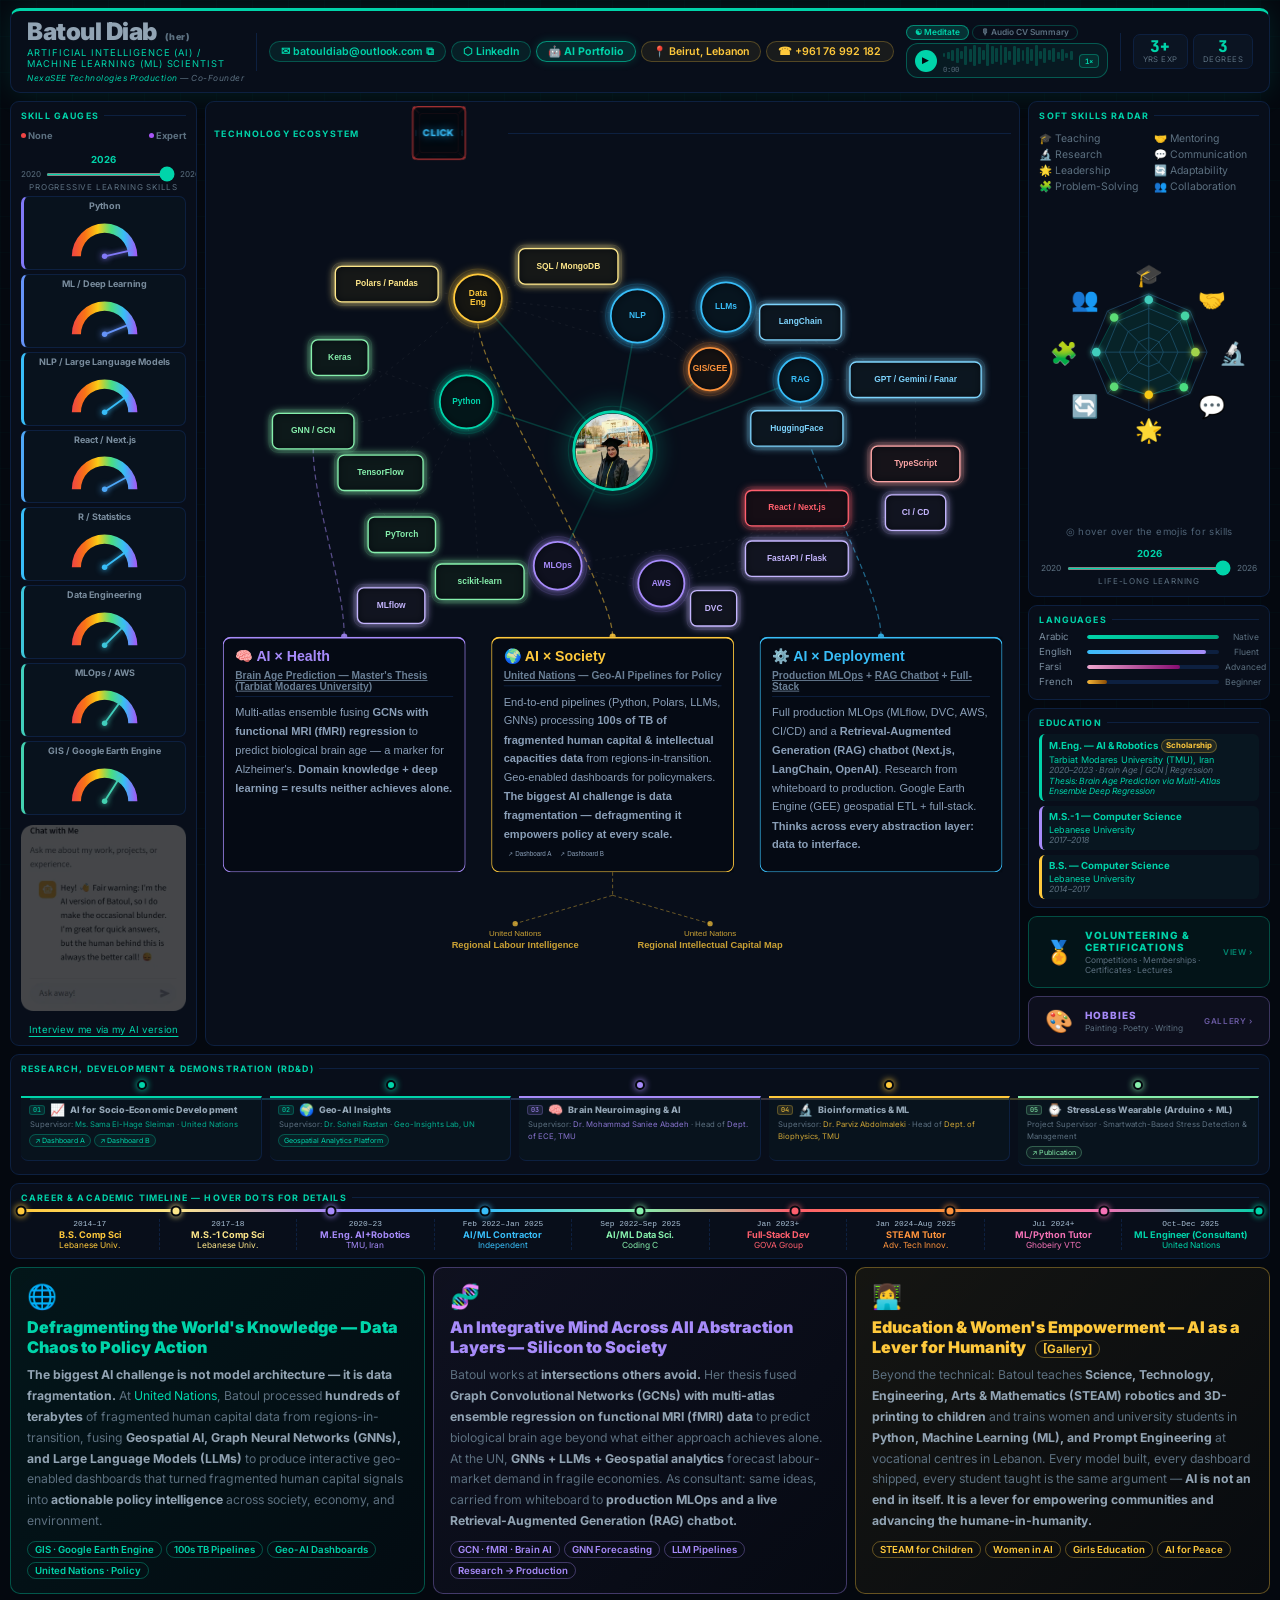
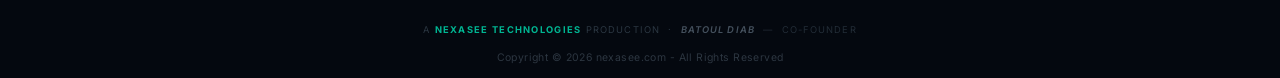
==== commit 50cc3465: "Enhance roboGlow animation and add SVG elements for United Nations project branches in charts.js" ====
--- a/index.html
+++ b/index.html
@@ -78,7 +78,7 @@
     <div class="gauge-stack" id="gaugeStack"></div>
     <div style="text-align:center;margin-top:10px">
       <a href="https://batouldiab.streamlit.app/" target="_blank" style="display:inline-block">
-        <img src="media/chatbot.webp" alt="AI Robot" style="width:100%;max-width:100%;height:auto;display:block;margin:0 auto 6px;animation:roboGlow 3s ease-in-out infinite">
+        <img src="media/chatbot.webp" alt="AI Robot" style="width:100%;max-width:100%;height:auto;display:block;margin:0 auto 6px;animation:roboGlow 3s ease-in-out infinite;filter:brightness(0.35) opacity(0.75)">
         <span style="font-size:.60rem;color:#00d4aa;font-weight:400;letter-spacing:.03em;text-decoration:underline;text-underline-offset:3px">Interview me via my AI version</span>
       </a>
     </div>
--- a/css/main.css
+++ b/css/main.css
@@ -44,7 +44,7 @@
 .wa-speed{font-size:.46rem;font-weight:700;color:var(--teal);background:rgba(0,212,170,.1);border:1px solid rgba(0,212,170,.35);border-radius:4px;padding:1px 5px;cursor:pointer;font-family:'JetBrains Mono',monospace;transition:background .15s;flex-shrink:0;line-height:1.4}
 .wa-speed:hover{background:rgba(0,212,170,.25)}
 @keyframes radarBlink{0%,100%{opacity:1;r:5}50%{opacity:.35;r:3}}
-@keyframes roboGlow{0%,100%{filter:drop-shadow(0 0 8px #00d4aa) drop-shadow(0 0 16px #00d4aa)}50%{filter:drop-shadow(0 0 2px #00d4aa) drop-shadow(0 0 4px #00d4aa)}}.stats{display:flex;gap:5px;flex-shrink:0}
+@keyframes roboGlow{0%,100%{filter:brightness(0.45) opacity(0.4) sepia(1) saturate(4) hue-rotate(220deg) drop-shadow(0 0 2px #a78bfa) drop-shadow(0 0 16px #a78bfa)}50%{filter:brightness(0.35) opacity(0.7) sepia(1) saturate(4) hue-rotate(220deg) drop-shadow(0 0 2px #a78bfa) drop-shadow(0 0 4px #a78bfa)}}.stats{display:flex;gap:5px;flex-shrink:0}
 .sp{text-align:center;padding:4px 9px;border-radius:7px;background:var(--card);border:1px solid var(--border)}
 .sp .n{font-size:1rem;font-weight:900;color:var(--teal);line-height:1;font-family:'JetBrains Mono',monospace}
 .sp .l{font-size:.48rem;color:var(--muted);text-transform:uppercase;letter-spacing:.06em}
@@ -277,11 +277,11 @@
 
 /* ── 3D Cube Button ── */
 .cube-btn{display:inline-grid;place-items:center;cursor:pointer;perspective:160px;flex-shrink:0;vertical-align:middle;margin-left:10px}
-.cube-inner{grid-area:1/1;width:46px;height:46px;position:relative;transform-style:preserve-3d;animation:cubeSequence 24s cubic-bezier(0.45,0,0.55,1) infinite;transition:opacity .4s ease,transform .4s ease}
+.cube-inner{grid-area:1/1;width:46px;height:46px;position:relative;transform-style:preserve-3d;animation:cubeSequence 12s cubic-bezier(0.45,0,0.55,1) infinite;transition:opacity .4s ease,transform .4s ease}
 .cube-hover-label{grid-area:1/1;display:inline-flex;align-items:center;gap:4px;padding:3px 10px;border-radius:99px;font-size:.55rem;font-weight:700;letter-spacing:.07em;text-transform:uppercase;border:1.5px solid rgba(56,189,248,.65);background:rgba(56,189,248,.11);color:#38bdf8;white-space:nowrap;text-shadow:0 0 8px rgba(56,189,248,.5);opacity:0;transform:scale(0.8);pointer-events:none;transition:opacity .4s ease,transform .4s ease}
 .cube-btn:hover .cube-inner{opacity:0;transform:scale(0.6)}
 .cube-btn:hover .cube-hover-label{opacity:1;transform:scale(1);pointer-events:auto}
-.cube-face{position:absolute;width:46px;height:46px;display:flex;align-items:center;justify-content:center;font-size:.5rem;font-weight:800;letter-spacing:.05em;text-transform:uppercase;border:1.5px solid rgba(56,189,248,.6);background:rgba(4,8,15,.88);color:#38bdf8;border-radius:5px;text-shadow:0 0 8px rgba(56,189,248,.7)}
+.cube-face{position:absolute;width:46px;height:46px;display:flex;align-items:center;justify-content:center;font-size:.5rem;font-weight:800;letter-spacing:.05em;text-transform:uppercase;border:1.5px solid rgba(239,68,68,.75);background:rgba(4,8,15,.88);color:#38bdf8;border-radius:5px;text-shadow:0 0 8px rgba(56,189,248,.7)}
 .cube-front {transform:translateZ(23px)}
 .cube-back  {transform:rotateY(180deg)  translateZ(23px)}
 .cube-right {transform:rotateY(90deg)   translateZ(23px)}
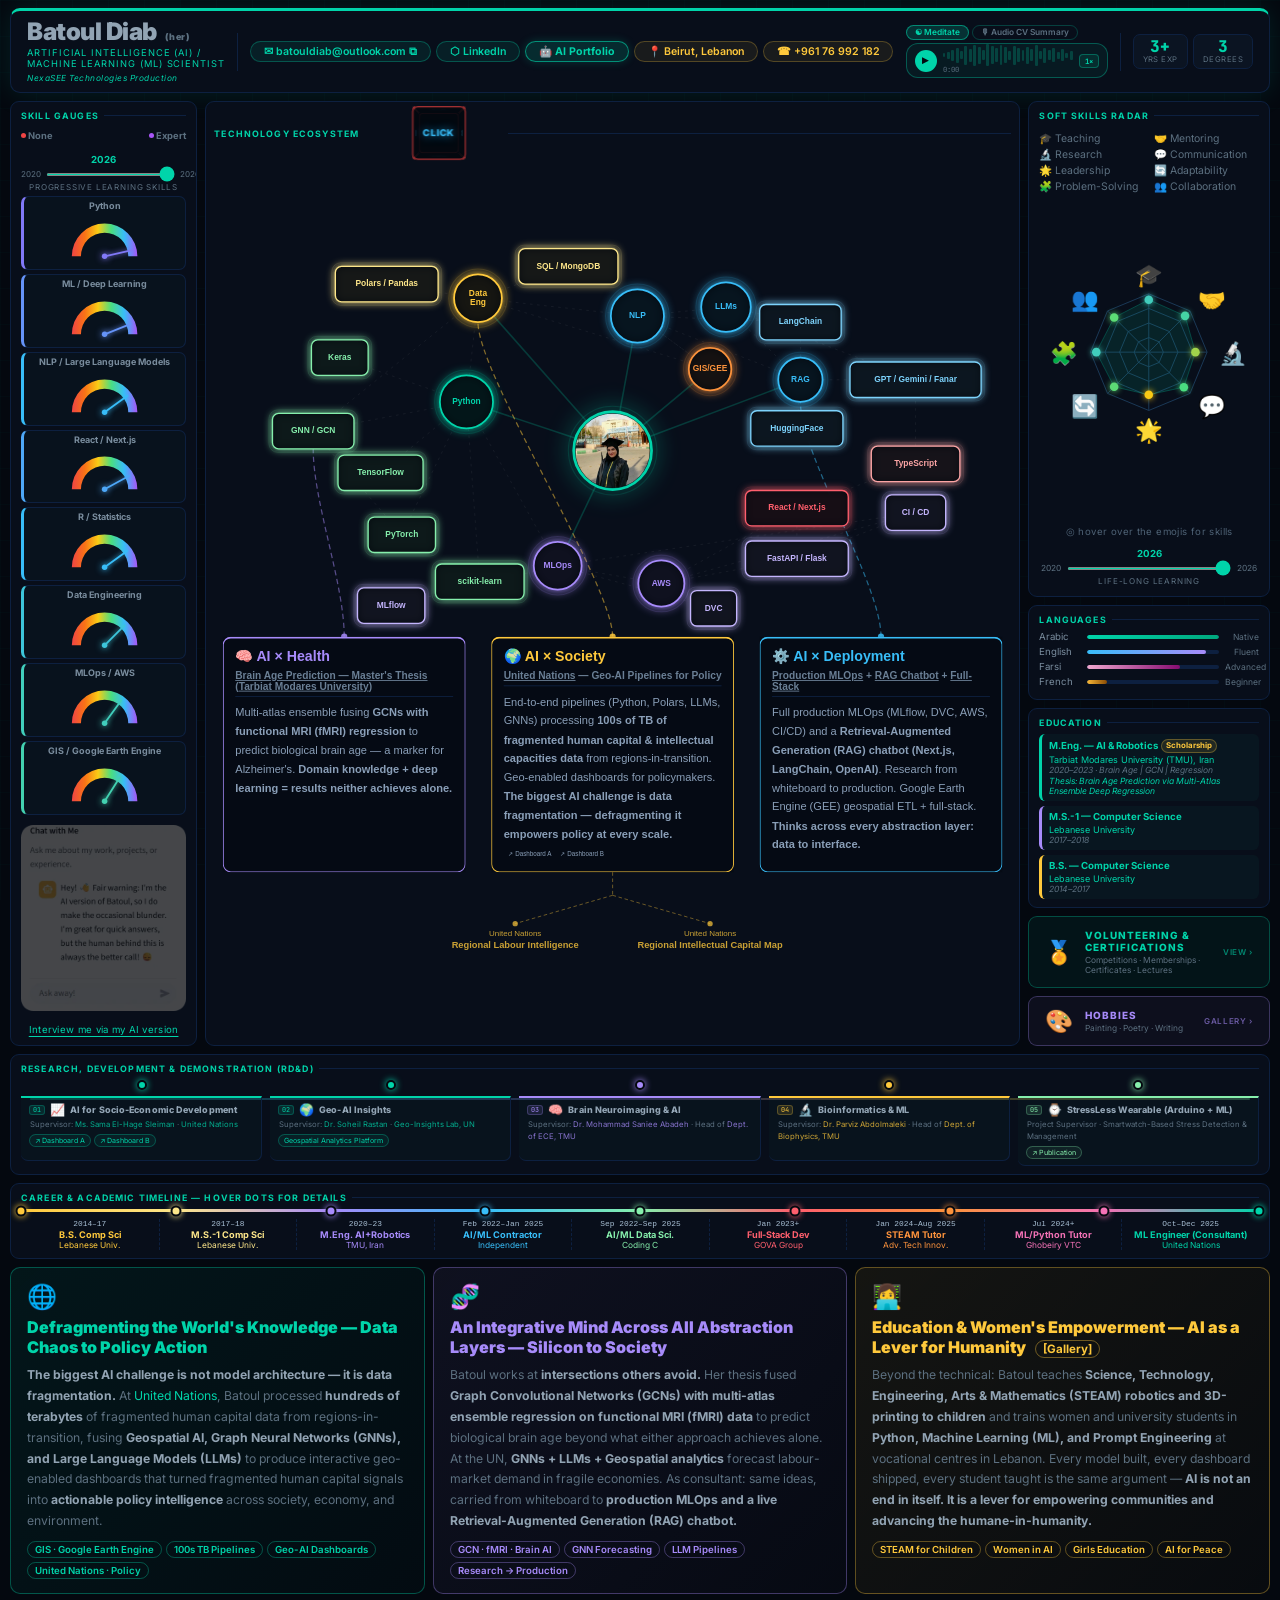
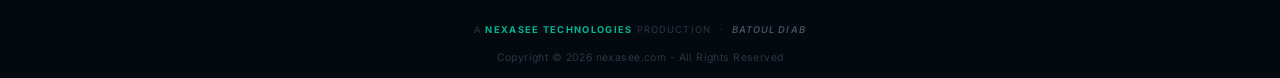
==== commit b77030f3: "modified" ====
--- a/index.html
+++ b/index.html
@@ -21,7 +21,7 @@
   <div style="flex-shrink:0">
     <div class="hdr-name">Batoul Diab <span class="hdr-pronoun">(her)</span></div>
     <div class="hdr-title">Artificial Intelligence (AI) / <br/>Machine Learning (ML) Scientist</div>
-    <div class="hdr-company"><a href="https://nexasee.com/" target="_blank">NexaSEE Technologies Production</a> — Co-Founder</div>
+    <div class="hdr-company"><a href="https://nexasee.com/" target="_blank">NexaSEE Technologies Production</a></div>
   </div>
   <div class="hdiv"></div>
   <div class="chips">
@@ -477,7 +477,6 @@
   <a href="https://nexasee.com/" target="_blank" style="color:#00d4aa;font-weight:700;letter-spacing:.14em;opacity:.85;text-decoration:none">NexaSEE Technologies</a>
   <span style="opacity:.45"> Production &nbsp;·&nbsp; </span>
   <span style="color:#7a8d9e;opacity:.55;font-style:italic;font-weight:600">Batoul Diab</span>
-  <span style="opacity:.35"> &nbsp;—&nbsp; Co-Founder</span>
 </div>
 <div style="text-align:center;padding:6px 0 14px;font-size:.65rem;opacity:.35;letter-spacing:.04em">Copyright &copy; 2026 nexasee.com - All Rights Reserved</div>
 
--- a/css/main.css
+++ b/css/main.css
@@ -44,7 +44,7 @@
 .wa-speed{font-size:.46rem;font-weight:700;color:var(--teal);background:rgba(0,212,170,.1);border:1px solid rgba(0,212,170,.35);border-radius:4px;padding:1px 5px;cursor:pointer;font-family:'JetBrains Mono',monospace;transition:background .15s;flex-shrink:0;line-height:1.4}
 .wa-speed:hover{background:rgba(0,212,170,.25)}
 @keyframes radarBlink{0%,100%{opacity:1;r:5}50%{opacity:.35;r:3}}
-@keyframes roboGlow{0%,100%{filter:brightness(0.45) opacity(0.4) sepia(1) saturate(4) hue-rotate(220deg) drop-shadow(0 0 2px #a78bfa) drop-shadow(0 0 16px #a78bfa)}50%{filter:brightness(0.35) opacity(0.7) sepia(1) saturate(4) hue-rotate(220deg) drop-shadow(0 0 2px #a78bfa) drop-shadow(0 0 4px #a78bfa)}}.stats{display:flex;gap:5px;flex-shrink:0}
+@keyframes roboGlow{0%,100%{filter:brightness(0.45) opacity(0.7) sepia(1) saturate(4) hue-rotate(220deg) drop-shadow(0 0 2px #a78bfa) drop-shadow(0 0 16px #a78bfa)}50%{filter:brightness(0.45) opacity(0.9) sepia(1) saturate(4) hue-rotate(220deg) drop-shadow(0 0 2px #a78bfa) drop-shadow(0 0 4px #a78bfa)}}.stats{display:flex;gap:5px;flex-shrink:0}
 .sp{text-align:center;padding:4px 9px;border-radius:7px;background:var(--card);border:1px solid var(--border)}
 .sp .n{font-size:1rem;font-weight:900;color:var(--teal);line-height:1;font-family:'JetBrains Mono',monospace}
 .sp .l{font-size:.48rem;color:var(--muted);text-transform:uppercase;letter-spacing:.06em}
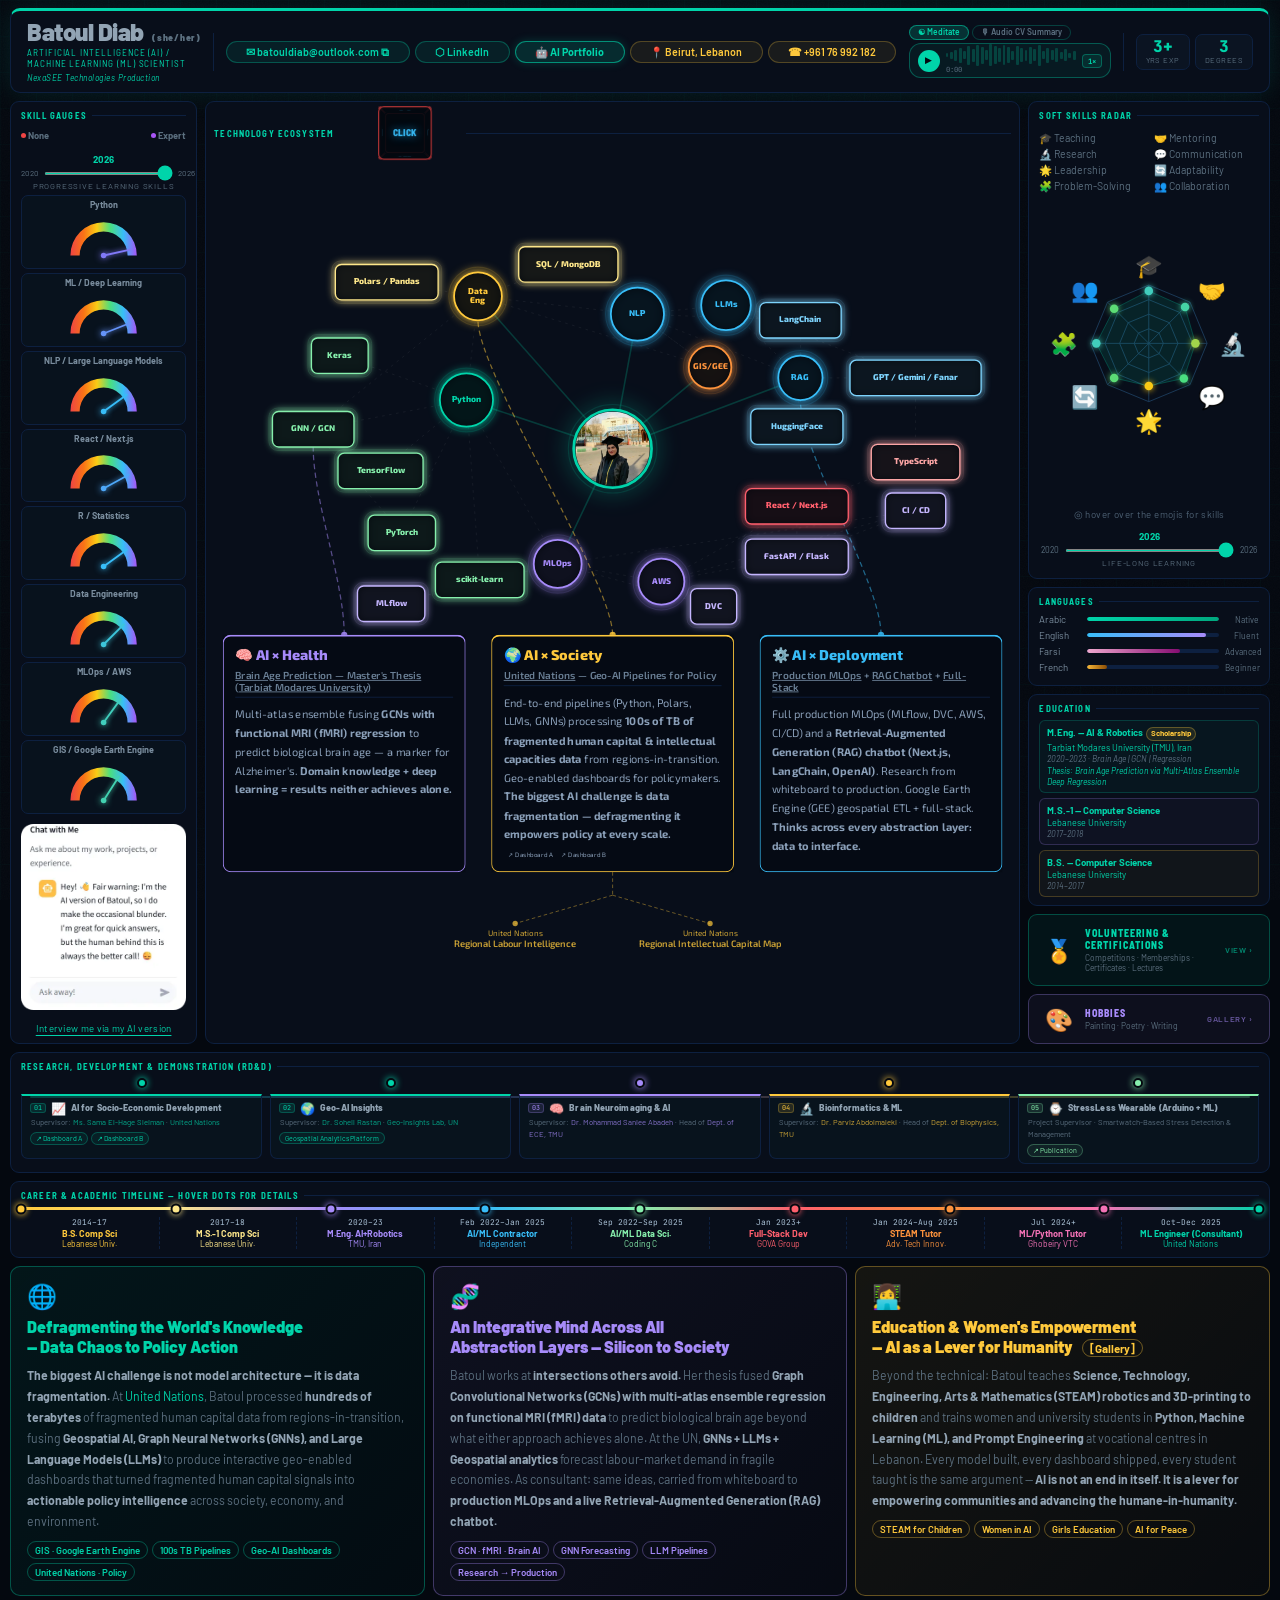
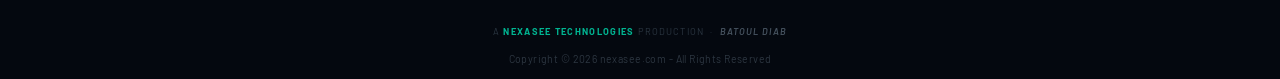
==== commit 923bf6f2: "fixed few UI things" ====
--- a/index.html
+++ b/index.html
@@ -3,9 +3,13 @@
 <head>
 <meta charset="UTF-8">
 <meta name="viewport" content="width=device-width, initial-scale=1.0">
-<title>Batoul Diab - Data Engineering Scientist</title>
+<title>Batoul Diab — AI / ML Scientist</title>
+<meta name="description" content="Batoul Diab — AI / ML Scientist. Interactive infographic resume showcasing expertise in deep learning, NLP, geospatial AI, and data engineering.">
+<meta property="og:title" content="Batoul Diab — AI / ML Scientist">
+<meta property="og:description" content="Interactive infographic resume: deep learning, NLP, GIS, UN data pipelines, brain neuroimaging AI.">
+<meta property="og:type" content="website">
 <link rel="icon" type="image/svg+xml" href="media/logo.svg">
-<link href="https://fonts.googleapis.com/css2?family=Inter:wght@300;400;600;700;800;900&family=JetBrains+Mono:wght@400;500&display=swap" rel="stylesheet">
+<link href="https://fonts.googleapis.com/css2?family=Barlow:wght@300;400;500;600;700;800;900&family=Barlow+Semi+Condensed:wght@500;600;700;800&family=Exo+2:wght@600;700;800&family=JetBrains+Mono:wght@400;500&display=swap" rel="stylesheet">
 <link rel="stylesheet" href="css/main.css">
 <!-- Preload critical images to eliminate first-open latency -->
 <link rel="preload" href="media/graduate.webp" as="image" type="image/webp">
@@ -19,13 +23,13 @@
 <!-- HEADER -->
 <div class="hdr">
   <div style="flex-shrink:0">
-    <div class="hdr-name">Batoul Diab <span class="hdr-pronoun">(her)</span></div>
+    <div class="hdr-name">Batoul Diab <span class="hdr-pronoun">(she/her)</span></div>
     <div class="hdr-title">Artificial Intelligence (AI) / <br/>Machine Learning (ML) Scientist</div>
     <div class="hdr-company"><a href="https://nexasee.com/" target="_blank">NexaSEE Technologies Production</a></div>
   </div>
   <div class="hdiv"></div>
   <div class="chips">
-    <span class="chip ct" id="emailChip" title="batouldiab@outlook.com" style="cursor:pointer" onclick="(function(el){navigator.clipboard.writeText('batouldiab@outlook.com').then(function(){var orig=el.textContent;el.textContent='Email Copied';setTimeout(function(){el.textContent=orig;},2000)}).catch(function(){window.location.href='mailto:batouldiab@outlook.com'});})(this)">✉ batouldiab@outlook.com ⧉</span>
+    <span class="chip ct" id="emailChip" title="batouldiab@outlook.com" style="cursor:pointer" onclick="copyEmail(this)">✉ batouldiab@outlook.com ⧉</span>
     <a class="chip ct" href="https://www.linkedin.com/in/batoul96diab/" target="_blank">⬡ LinkedIn</a>
     <a class="chip" href="https://batouldiab.streamlit.app/" target="_blank" style="background:rgba(0,212,170,.15);border-color:rgba(0,212,170,.6);color:#00d4aa;font-weight:700;box-shadow:0 0 10px rgba(0,212,170,.2)">🤖 AI Portfolio</a>
     <a class="chip cg" href="https://earth.google.com/web/search/Beirut/@33.8892183,35.5042823,69.79979647a,7719.09866755d,35y,0h,0t,0r/data=CnUaRxJBCiUweDE1MWYxNzIxNTg4MGE3OGY6MHg3MjkxODJiYWU5OTgzNmI0GYN52cBn8kBAIYkyCjg6wEFAKgZCZWlydXQYAiABIiYKJAlZxhMd-oItQBG-YBt2C7osQBnK0r4WUF9eQCHKqzwkICdeQEICCAE6AwoBMEICCABKDQj___________8BEAA" target="_blank" style="text-decoration:none">📍 Beirut, Lebanon</a>
@@ -33,7 +37,7 @@
   </div>
   <!-- MUSIC PLAYER -->
   <audio id="bgMusic" loop preload="none"></audio>
-  <div style="display:flex;flex-direction:column;align-items:stretch;gap:3px;flex-shrink:0">
+  <div class="audio-wrap" style="display:flex;flex-direction:column;align-items:stretch;gap:3px;flex-shrink:0">
     <div class="wa-tracks">
       <button id="trackMeditate" onclick="switchTrack('media/meditation.mp3','☯ Meditate')" title="Meditate">☯ Meditate</button>
       <button id="trackVoice" onclick="switchTrack('media/audio_english.mp3','🎙 Audio CV Summary')" title="Audio CV Summary">🎙 Audio CV Summary</button>
@@ -78,7 +82,7 @@
     <div class="gauge-stack" id="gaugeStack"></div>
     <div style="text-align:center;margin-top:10px">
       <a href="https://batouldiab.streamlit.app/" target="_blank" style="display:inline-block">
-        <img src="media/chatbot.webp" alt="AI Robot" style="width:100%;max-width:100%;height:auto;display:block;margin:0 auto 6px;animation:roboGlow 3s ease-in-out infinite;filter:brightness(0.35) opacity(0.75)">
+        <img src="media/chatbot.webp" alt="AI Robot" class="robo-img">
         <span style="font-size:.60rem;color:#00d4aa;font-weight:400;letter-spacing:.03em;text-decoration:underline;text-underline-offset:3px">Interview me via my AI version</span>
       </a>
     </div>
@@ -149,12 +153,12 @@
         <div class="ey">2020–2023 · Brain Age | GCN | Regression</div>
         <div class="ey" style="margin-top:1px"><a href="https://doi.org/10.5281/zenodo.18890505" target="_blank" style="color:var(--teal)">Thesis: Brain Age Prediction via Multi-Atlas Ensemble Deep Regression</a></div>
       </div>
-      <div class="edu-item" style="border-left-color:#a78bfa">
+      <div class="edu-item" style="border-color:rgba(167,139,250,.22);background:rgba(167,139,250,.04)">
         <div class="ed"><a href="https://faculty-science.com/computer-science/" target="_blank">M.S.-1 — Computer Science</a></div>
         <div class="eu" style="color:#a78bfa"><a href="https://ul.edu.lb/en/colleges-faculties-details/311/Faculty%20of%20Science" target="_blank">Lebanese University</a></div>
         <div class="ey">2017–2018</div>
       </div>
-      <div class="edu-item" style="border-left-color:#ffc93c">
+      <div class="edu-item" style="border-color:rgba(255,201,60,.22);background:rgba(255,201,60,.04)">
         <div class="ed"><a href="https://faculty-science.com/computer-science/" target="_blank">B.S. — Computer Science</a></div>
         <div class="eu" style="color:#ffc93c"><a href="https://ul.edu.lb/en/colleges-faculties-details/311/Faculty%20of%20Science" target="_blank">Lebanese University</a></div>
         <div class="ey">2014–2017</div>
@@ -202,7 +206,7 @@
     <!-- 01 AI for Socio-Economic Development -->
     <div class="rdd-item" style="--rc:#00d4aa;--ra:0,212,170;padding-left:0">
       <div class="rdd-dot" style="left:auto;right:auto;position:relative;top:auto;display:block;margin:0 auto 6px;width:10px;height:10px"></div>
-      <div class="rdd-card" style="border-left:none;border-top:2px solid var(--rc);border-radius:0 0 7px 7px">
+      <div class="rdd-card" style="border-top:2px solid var(--rc);border-radius:0 0 7px 7px">
         <div class="rdd-head">
           <span class="rdd-num">01</span>
           <span class="rdd-icon">📈</span>
@@ -222,7 +226,7 @@
     <!-- 02 Geo-AI -->
     <div class="rdd-item" style="--rc:#00d4aa;--ra:0,212,170;padding-left:0">
       <div class="rdd-dot" style="left:auto;right:auto;position:relative;top:auto;display:block;margin:0 auto 6px;width:10px;height:10px"></div>
-      <div class="rdd-card" style="border-left:none;border-top:2px solid var(--rc);border-radius:0 0 7px 7px">
+      <div class="rdd-card" style="border-top:2px solid var(--rc);border-radius:0 0 7px 7px">
         <div class="rdd-head">
           <span class="rdd-num">02</span>
           <span class="rdd-icon">🌍</span>
@@ -241,7 +245,7 @@
     <!-- 03 Brain Neuroimaging -->
     <div class="rdd-item" style="--rc:#a78bfa;--ra:167,139,250;padding-left:0">
       <div class="rdd-dot" style="left:auto;right:auto;position:relative;top:auto;display:block;margin:0 auto 6px;width:10px;height:10px"></div>
-      <div class="rdd-card" style="border-left:none;border-top:2px solid var(--rc);border-radius:0 0 7px 7px">
+      <div class="rdd-card" style="border-top:2px solid var(--rc);border-radius:0 0 7px 7px">
         <div class="rdd-head">
           <span class="rdd-num">03</span>
           <span class="rdd-icon">🧠</span>
@@ -257,7 +261,7 @@
     <!-- 04 Bioinformatics -->
     <div class="rdd-item" style="--rc:#ffc93c;--ra:255,201,60;padding-left:0">
       <div class="rdd-dot" style="left:auto;right:auto;position:relative;top:auto;display:block;margin:0 auto 6px;width:10px;height:10px"></div>
-      <div class="rdd-card" style="border-left:none;border-top:2px solid var(--rc);border-radius:0 0 7px 7px">
+      <div class="rdd-card" style="border-top:2px solid var(--rc);border-radius:0 0 7px 7px">
         <div class="rdd-head">
           <span class="rdd-num">04</span>
           <span class="rdd-icon">🔬</span>
@@ -273,7 +277,7 @@
     <!-- 05 StressLess -->
     <div class="rdd-item" style="--rc:#86efac;--ra:134,239,172;padding-left:0">
       <div class="rdd-dot" style="left:auto;right:auto;position:relative;top:auto;display:block;margin:0 auto 6px;width:10px;height:10px"></div>
-      <div class="rdd-card" style="border-left:none;border-top:2px solid var(--rc);border-radius:0 0 7px 7px">
+      <div class="rdd-card" style="border-top:2px solid var(--rc);border-radius:0 0 7px 7px">
         <div class="rdd-head">
           <span class="rdd-num">05</span>
           <span class="rdd-icon">⌚</span>
--- a/css/main.css
+++ b/css/main.css
@@ -6,12 +6,16 @@
   --text:#7a8d9e;--muted:#5c7080;--white:#92a4b4;
   --g0:#1e293b;--g1:#ef4444;--g2:#f59e0b;--g3:#38bdf8;--g4:#4ade80;--g5:#22c55e;
 }
-html{font-size:max(10px,1.258vw)}
-html,body{width:100%;background:var(--bg);color:var(--text);font-family:'Inter',sans-serif;overflow-x:hidden}
+html{font-size:max(10px,1.258vw);scroll-behavior:smooth}
+html,body{width:100%;background:var(--bg);color:var(--text);font-family:'Barlow',sans-serif;overflow-x:hidden}
 a{color:var(--teal);text-decoration:none}a:hover{opacity:.75;text-decoration:underline}
+:focus-visible{outline:2px solid var(--teal);outline-offset:3px;border-radius:4px}
 body::before{content:'';position:fixed;inset:0;pointer-events:none;z-index:0;
   background-image:linear-gradient(rgba(0,212,170,.022) 1px,transparent 1px),linear-gradient(90deg,rgba(0,212,170,.022) 1px,transparent 1px);
   background-size:36px 36px}
+body::after{content:'';position:fixed;inset:0;pointer-events:none;z-index:0;opacity:.03;
+  background-image:url("data:image/svg+xml,%3Csvg xmlns='http://www.w3.org/2000/svg' width='256' height='256'%3E%3Cfilter id='n'%3E%3CfeTurbulence type='fractalNoise' baseFrequency='0.85' numOctaves='4' stitchTiles='stitch'/%3E%3C/filter%3E%3Crect width='100%25' height='100%25' filter='url(%23n)'/%3E%3C/svg%3E");
+  background-repeat:repeat;background-size:256px 256px}
 .wrap{position:relative;z-index:1;max-width:1700px;margin:0 auto;padding:8px 10px 12px}
 
 /* HEADER */
@@ -21,11 +25,11 @@
   box-shadow:0 0 28px rgba(0,212,170,.12)}
 .hdr-name{font-size:1.5rem;font-weight:900;color:var(--white);letter-spacing:-.02em;line-height:1;white-space:nowrap}
 .hdr-pronoun{font-size:.56rem;color:var(--muted);letter-spacing:.08em;margin-left:4px}
-.hdr-title{font-size:.58rem;color:var(--teal);letter-spacing:.1em;text-transform:uppercase;margin-top:3px;white-space:nowrap}
+.hdr-title{font-size:.58rem;font-family:'Barlow Semi Condensed',sans-serif;color:var(--teal);letter-spacing:.1em;text-transform:uppercase;margin-top:3px;white-space:nowrap}
 .hdr-company{font-size:.52rem;color:var(--muted);letter-spacing:.06em;margin-top:4px;white-space:nowrap;font-style:italic}
 .hdiv{width:1px;height:38px;background:var(--border);flex-shrink:0}
 .chips{display:flex;gap:5px;align-items:center;flex:1;flex-wrap:wrap;min-width:0}
-.chip{display:inline-flex;align-items:center;justify-content:center;gap:3px;padding:3px 9px;border-radius:99px;font-size:.66rem;font-weight:600;border:1px solid;white-space:nowrap;flex:1 1 auto}
+.chip{display:inline-flex;align-items:center;justify-content:center;gap:3px;padding:3px 9px;border-radius:99px;font-size:.66rem;font-weight:600;border:1px solid;white-space:nowrap;flex:1 1 auto;transition:opacity .15s,transform .15s}
 .ct{background:rgba(0,212,170,.09);border-color:rgba(0,212,170,.3);color:var(--teal)}
 .cg{background:rgba(255,201,60,.07);border-color:rgba(255,201,60,.25);color:var(--gold)}
 .cv{background:rgba(167,139,250,.07);border-color:rgba(167,139,250,.25);color:var(--violet)}
@@ -43,16 +47,19 @@
 .wa-tracks button.active{background:rgba(0,212,170,.18);border-color:rgba(0,212,170,.55);color:var(--teal)}
 .wa-speed{font-size:.46rem;font-weight:700;color:var(--teal);background:rgba(0,212,170,.1);border:1px solid rgba(0,212,170,.35);border-radius:4px;padding:1px 5px;cursor:pointer;font-family:'JetBrains Mono',monospace;transition:background .15s;flex-shrink:0;line-height:1.4}
 .wa-speed:hover{background:rgba(0,212,170,.25)}
+@property --robohue{syntax:'<angle>';initial-value:220deg;inherits:false}
 @keyframes radarBlink{0%,100%{opacity:1;r:5}50%{opacity:.35;r:3}}
-@keyframes roboGlow{0%,100%{filter:brightness(0.45) opacity(0.7) sepia(1) saturate(4) hue-rotate(220deg) drop-shadow(0 0 2px #a78bfa) drop-shadow(0 0 16px #a78bfa)}50%{filter:brightness(0.45) opacity(0.9) sepia(1) saturate(4) hue-rotate(220deg) drop-shadow(0 0 2px #a78bfa) drop-shadow(0 0 4px #a78bfa)}}.stats{display:flex;gap:5px;flex-shrink:0}
+@keyframes roboGlow{0%,100%{--robohue:220deg;filter:brightness(0.45) opacity(0.7) sepia(1) saturate(4) hue-rotate(var(--robohue)) drop-shadow(0 0 2px #a78bfa) drop-shadow(0 0 14px #a78bfa)}50%{--robohue:240deg;filter:brightness(0.45) opacity(0.9) sepia(1) saturate(4) hue-rotate(var(--robohue)) drop-shadow(0 0 2px #a78bfa) drop-shadow(0 0 4px #a78bfa)}}
+.robo-img{width:100%;max-width:100%;height:auto;display:block;margin:0 auto 6px;animation:roboGlow 3s ease-in-out infinite}
+.stats{display:flex;gap:5px;flex-shrink:0}
 .sp{text-align:center;padding:4px 9px;border-radius:7px;background:var(--card);border:1px solid var(--border)}
-.sp .n{font-size:1rem;font-weight:900;color:var(--teal);line-height:1;font-family:'JetBrains Mono',monospace}
+.sp .n{font-size:1rem;font-weight:900;color:var(--teal);line-height:1;font-family:'JetBrains Mono',monospace;font-variant-numeric:tabular-nums}
 .sp .l{font-size:.48rem;color:var(--muted);text-transform:uppercase;letter-spacing:.06em}
 
 /* MAIN 3-col */
 .main{display:grid;grid-template-columns:186fr 810fr 240fr;gap:8px;align-items:stretch}
 .panel{background:var(--panel);border:1px solid var(--border);border-radius:9px;padding:8px 10px;position:relative;overflow:hidden}
-.pt{font-size:.55rem;font-weight:700;letter-spacing:.13em;text-transform:uppercase;color:var(--teal);margin-bottom:6px;display:flex;align-items:center;gap:5px}
+.pt{font-size:.55rem;font-weight:700;font-family:'Barlow Semi Condensed',sans-serif;letter-spacing:.13em;text-transform:uppercase;color:var(--teal);margin-bottom:6px;display:flex;align-items:center;gap:5px}
 .pt::after{content:'';flex:1;height:1px;background:var(--border)}
 
 /* GAUGES */
@@ -66,7 +73,7 @@
 
 /* RIGHT COL */
 .right-col{display:flex;flex-direction:column;gap:8px;height:100%}
-.edu-item{padding:5px 7px;border-radius:6px;border-left:3px solid var(--teal);background:rgba(0,212,170,.04);margin-bottom:5px}
+.edu-item{padding:5px 7px;border-radius:6px;border:1px solid rgba(0,212,170,.2);background:rgba(0,212,170,.04);margin-bottom:5px}
 .edu-item:last-child{margin-bottom:0}
 .ed{font-size:.6rem;font-weight:700;color:var(--white);line-height:1.25}
 .eu{font-size:.56rem;margin-top:1px}
@@ -85,7 +92,7 @@
 .pcard{border-radius:10px;padding:14px 16px;position:relative;overflow:hidden;border:1px solid}
 .pnum{font-family:'JetBrains Mono',monospace;font-size:3rem;font-weight:900;line-height:1;opacity:.1;position:absolute;top:6px;right:10px}
 .picon{font-size:1.5rem;margin-bottom:6px;display:block}
-.ptitle{font-size:1rem;font-weight:900;line-height:1.25;margin-bottom:8px}
+.ptitle{font-size:1rem;font-weight:900;line-height:1.25;margin-bottom:8px;text-wrap:balance}
 .pbody{font-size:.76rem;color:var(--muted);line-height:1.7}
 .pbody strong{color:var(--white);font-weight:700}
 .ptags{display:flex;flex-wrap:wrap;gap:4px;margin-top:9px}
@@ -100,24 +107,35 @@
 .acc-card-violet:hover{background:rgba(167,139,250,.12);border-color:rgba(167,139,250,.6);box-shadow:0 0 18px rgba(167,139,250,.15)}
 .acc-card-icon{font-size:1.4rem;flex-shrink:0;line-height:1}
 .acc-card-text{flex:1;min-width:0}
-.acc-card-title{font-size:.62rem;font-weight:800;letter-spacing:.1em;text-transform:uppercase}
+.acc-card-title{font-size:.62rem;font-weight:800;font-family:'Barlow Semi Condensed',sans-serif;letter-spacing:.1em;text-transform:uppercase}
 .acc-card-sub{font-size:.52rem;color:var(--muted);margin-top:2px}
 .acc-card-badge{font-size:.5rem;font-weight:700;padding:2px 7px;border-radius:99px;border:1px solid;white-space:nowrap;flex-shrink:0}
-.acc-card-cta{font-size:.5rem;letter-spacing:.08em;text-transform:uppercase;opacity:.6;margin-left:auto;flex-shrink:0;display:flex;align-items:center;gap:4px;font-weight:600}
+.acc-card-cta{font-size:.5rem;letter-spacing:.08em;text-transform:uppercase;opacity:.6;margin-left:auto;flex-shrink:0;display:flex;align-items:center;gap:4px;font-weight:600;transition:opacity .15s}
 .acc-card:hover .acc-card-cta{opacity:1}
+.acc-card:active{transform:translateY(1px) scale(0.99)}
+.music-btn:active{transform:scale(0.93)!important}
+.wa-tracks button:active{transform:scale(0.95)}
+.wa-speed:active{transform:scale(0.92)}
+a.chip:active,#emailChip:active{transform:scale(0.95);opacity:.9}
+.n3d-cbtn:active{transform:scale(0.93)}
+.gm-arrow:active{transform:translateY(-50%) scale(0.9)}
+.acc-modal-close:active{transform:scale(0.9)}
 
 /* SECTION MODAL */
 #accModal{display:none;position:fixed;inset:0;z-index:9999;background:rgba(0,0,0,.82);backdrop-filter:blur(6px);-webkit-backdrop-filter:blur(6px);align-items:center;justify-content:center}
 #accModal.open{display:flex}
-.acc-modal-inner{position:relative;width:min(560px,92vw);max-height:82vh;display:flex;flex-direction:column;background:var(--panel);border:1px solid var(--border);border-radius:14px;overflow:hidden;box-shadow:0 20px 60px rgba(0,0,0,.7);animation:accModalIn .22s ease}
-@keyframes accModalIn{from{opacity:0;transform:translateY(18px) scale(.97)}to{opacity:1;transform:none}}
+.acc-modal-inner{position:relative;width:min(560px,92vw);max-height:82vh;display:flex;flex-direction:column;background:var(--panel);border:1px solid var(--border);border-radius:14px;overflow:hidden;box-shadow:0 20px 60px rgba(0,0,0,.7);animation:accModalIn .25s cubic-bezier(0.22,1,0.36,1)}
+@keyframes accModalIn{from{opacity:0;transform:translateY(18px) scale(.97);filter:blur(3px)}to{opacity:1;transform:none;filter:blur(0)}}
+@keyframes accModalOut{from{opacity:1;transform:translateY(0) scale(1);filter:blur(0)}to{opacity:0;transform:translateY(8px) scale(.98);filter:blur(3px)}}
+.acc-modal-inner.closing{animation:accModalOut .18s cubic-bezier(0.4,0,1,1) forwards}
 .acc-modal-header{display:flex;align-items:center;gap:10px;padding:14px 18px;border-bottom:1px solid var(--border);flex-shrink:0}
 .acc-modal-icon{font-size:1.3rem;line-height:1}
 .acc-modal-title{font-size:.7rem;font-weight:800;letter-spacing:.1em;text-transform:uppercase;flex:1}
 .acc-modal-close{background:none;border:none;color:var(--muted);font-size:1.1rem;cursor:pointer;line-height:1;padding:2px 6px;border-radius:5px;transition:color .15s,background .15s}
 .acc-modal-close:hover{color:var(--white);background:rgba(0,212,170,.08)}
 .acc-modal-body{padding:14px 18px;overflow-y:auto;display:flex;flex-direction:column;gap:6px}
-.acc-item{display:flex;align-items:flex-start;gap:8px;font-size:.62rem;color:var(--text);line-height:1.55;padding:7px 10px;border-radius:7px;background:rgba(0,212,170,.03);border:1px solid rgba(0,212,170,.06);transition:background .15s,border-color .15s}
+@keyframes accItemIn{from{opacity:0;transform:translateY(6px);filter:blur(2px)}to{opacity:1;transform:none;filter:blur(0)}}
+.acc-item{display:flex;align-items:flex-start;gap:8px;font-size:.62rem;color:var(--text);line-height:1.55;padding:7px 10px;border-radius:7px;background:rgba(0,212,170,.03);border:1px solid rgba(0,212,170,.06);transition:background .15s,border-color .15s;animation:accItemIn .2s cubic-bezier(0.22,1,0.36,1) both;animation-delay:calc(var(--i,0)*40ms)}
 .acc-item:hover{background:rgba(0,212,170,.06);border-color:rgba(0,212,170,.25)}
 .acc-item span{flex:1}
 .acc-photo-btn{flex-shrink:0;background:none;border:1px solid rgba(0,212,170,.3);border-radius:6px;color:var(--teal);font-size:.75rem;padding:1px 5px;cursor:pointer;line-height:1.4;transition:background .15s,border-color .15s;align-self:center}
@@ -134,12 +152,12 @@
 .rdd-item:last-child{margin-bottom:0}
 .rdd-dot{position:absolute;left:-15px;top:9px;width:9px;height:9px;border-radius:50%;background:var(--rc);border:2px solid var(--bg);box-shadow:0 0 7px var(--rc);transition:transform .2s,box-shadow .2s;flex-shrink:0}
 .rdd-item:hover .rdd-dot{transform:scale(1.4);box-shadow:0 0 12px var(--rc)}
-.rdd-card{background:rgba(0,212,170,.022);border:1px solid var(--border);border-left:2px solid var(--rc);border-radius:0 7px 7px 0;padding:6px 8px;transition:background .2s,border-color .2s,box-shadow .2s,transform .2s;cursor:default;flex:1;display:flex;flex-direction:column}
+.rdd-card{background:rgba(0,212,170,.022);border:1px solid var(--border);border-radius:7px;padding:6px 8px;transition:background .2s,border-color .2s,box-shadow .2s,transform .2s;cursor:default;flex:1;display:flex;flex-direction:column}
 .rdd-item:hover .rdd-card{background:rgba(var(--ra),.06);border-color:var(--rc);box-shadow:0 0 14px rgba(var(--ra),.18),inset 0 0 20px rgba(var(--ra),.04);transform:translateX(2px)}
 .rdd-head{display:flex;align-items:center;gap:5px;margin-bottom:3px}
 .rdd-num{font-family:'JetBrains Mono',monospace;font-size:.42rem;color:var(--rc);background:rgba(var(--ra),.12);border:1px solid rgba(var(--ra),.25);border-radius:3px;padding:1px 3px;line-height:1;flex-shrink:0}
 .rdd-icon{font-size:.75rem;line-height:1;flex-shrink:0}
-.rdd-title{font-size:.56rem;font-weight:800;color:var(--white);line-height:1.25;letter-spacing:.01em}
+.rdd-title{font-size:.56rem;font-weight:800;color:var(--white);line-height:1.25;letter-spacing:.01em;text-wrap:balance}
 .rdd-ref{font-size:.48rem;color:var(--muted);line-height:1.55;padding-left:1px}
 .rdd-ref a{color:var(--rc);opacity:.8;text-decoration:none;transition:opacity .15s}
 .rdd-ref a:hover{opacity:1;text-decoration:underline}
@@ -157,7 +175,7 @@
   background:rgba(4,8,15,.88);backdrop-filter:blur(14px);-webkit-backdrop-filter:blur(14px);
   border:1px solid var(--border);
   box-shadow:0 8px 32px rgba(0,0,0,.55),0 0 0 1px rgba(0,212,170,.04);
-  font-family:'Inter',sans-serif;font-size:.68rem;line-height:1.5;color:var(--text);
+  font-family:'Barlow',sans-serif;font-size:.68rem;line-height:1.5;color:var(--text);
   opacity:0;transform:translateY(6px) scale(.97);
   transition:opacity .18s ease,transform .18s ease;
 }
@@ -175,10 +193,12 @@
 #volGalleryModal{display:none;position:fixed;inset:0;z-index:10002;background:rgba(0,0,0,.85);align-items:center;justify-content:center}
 #volGalleryModal.open{display:flex}
 .gm-inner{position:relative;max-width:90vw;max-height:90vh;display:flex;flex-direction:column;align-items:center;gap:12px}
+.gm-inner.entering{animation:accModalIn .25s cubic-bezier(0.22,1,0.36,1) both}
+.gm-inner.closing{animation:accModalOut .18s cubic-bezier(0.4,0,1,1) forwards}
 .gm-img-wrap{position:relative;width:min(620px,80vw,65vh);height:min(620px,80vw,65vh)}
 .gm-img-box{width:100%;height:100%;border-radius:12px;overflow:hidden;box-shadow:0 8px 40px rgba(0,0,0,.6)}
 .gm-img-box img{width:100%;height:100%;object-fit:cover;display:block;transition:opacity .25s ease}
-.gm-arrow{position:absolute;top:50%;transform:translateY(-50%);background:rgba(0,212,170,.15);border:none;color:#fff;font-size:1.6rem;width:42px;height:42px;border-radius:50%;cursor:pointer;transition:background .2s;display:flex;align-items:center;justify-content:center}
+.gm-arrow{position:absolute;top:50%;transform:translateY(-50%);background:rgba(0,212,170,.15);border:none;color:#e8f4ff;font-size:1.6rem;width:42px;height:42px;border-radius:50%;cursor:pointer;transition:background .2s;display:flex;align-items:center;justify-content:center}
 .gm-arrow:hover{background:rgba(0,212,170,.3)}
 .gm-prev{left:-52px}.gm-next{right:-52px}
 .gm-dots{display:flex;gap:8px}
@@ -219,6 +239,9 @@
   .right-col>button.acc-card{flex:1 1 160px}
   /* power cards → single column */
   .bottom{grid-template-columns:1fr;margin-top:6px}
+  /* audio player: full-width row so it doesn't overlap other header items */
+  .audio-wrap{flex:0 0 100%;order:5}
+  .music-player{width:100%}
   /* timeline: scroll horizontally so all 9 entries stay legible */
   #tlContainer{overflow-x:auto;-webkit-overflow-scrolling:touch}
   #tlContainer>div{min-width:640px}
@@ -235,7 +258,9 @@
   .hdr-name{font-size:.95rem}
   .chips{gap:3px}
   .chip{font-size:.6rem;padding:2px 6px}
-  .wa-body{min-width:100px}
+  .wa-body{min-width:0;flex:1}
+  .audio-wrap{flex:0 0 100%;order:5}
+  .music-player{width:100%}
   /* right-col children each full-width */
   .right-col>.panel,.right-col>button.acc-card{flex:1 1 100%}
   /* power cards */
@@ -251,19 +276,21 @@
 .gm-dot{width:9px;height:9px;border-radius:50%;background:rgba(0,212,170,.3);border:none;cursor:pointer;transition:background .2s}
 .gm-dot.active{background:#ffc93c}
 .gm-close{position:absolute;top:10px;right:10px;background:rgba(0,0,0,.45);border:none;color:rgba(0,212,170,.85);font-size:1.3rem;cursor:pointer;line-height:1;border-radius:50%;width:32px;height:32px;display:flex;align-items:center;justify-content:center;z-index:2}
-.gm-close:hover{color:#fff}
+.gm-close:hover{color:#e8f4ff}
 a.gallery-link{color:#ffc93c;font-weight:700;font-size:.72rem;text-decoration:none;margin-left:6px;border:1px solid rgba(255,201,60,.4);padding:1px 7px;border-radius:99px;white-space:nowrap;transition:background .2s}
 a.gallery-link:hover{background:rgba(255,201,60,.15)}
 
 /* ── 3D Network modal ── */
 #net3dModal{display:none;position:fixed;inset:0;z-index:10000;background:rgba(0,0,0,.85);backdrop-filter:blur(8px);-webkit-backdrop-filter:blur(8px);align-items:center;justify-content:center}
 #net3dModal.open{display:flex}
-.n3d-inner{position:relative;width:min(1480px,97vw);height:min(780px,92vh);display:flex;flex-direction:column;background:#0b1120;border:1px solid #1a2d4a;border-top:2px solid #ffc93c;border-radius:14px;overflow:hidden;box-shadow:0 24px 80px rgba(0,0,0,.8);animation:n3dIn .22s ease}
-@keyframes n3dIn{from{opacity:0;transform:scale(.96) translateY(14px)}to{opacity:1;transform:none}}
+.n3d-inner{position:relative;width:min(1480px,97vw);height:min(780px,92vh);display:flex;flex-direction:column;background:#0b1120;border:1px solid #1a2d4a;border-top:2px solid #ffc93c;border-radius:14px;overflow:hidden;box-shadow:0 24px 80px rgba(0,0,0,.8);animation:n3dIn .25s cubic-bezier(0.22,1,0.36,1)}
+@keyframes n3dIn{from{opacity:0;transform:scale(.96) translateY(14px);filter:blur(3px)}to{opacity:1;transform:none;filter:blur(0)}}
+@keyframes n3dOut{from{opacity:1;transform:none;filter:blur(0)}to{opacity:0;transform:scale(.97) translateY(8px);filter:blur(3px)}}
+.n3d-inner.closing{animation:n3dOut .18s cubic-bezier(0.4,0,1,1) forwards}
 .n3d-bar{display:flex;align-items:center;gap:10px;padding:9px 16px;border-bottom:1px solid #1a2d4a;flex-shrink:0;background:#0d1526}
 .n3d-bar-title{font-size:.62rem;font-weight:800;letter-spacing:.12em;text-transform:uppercase;color:#ffc93c;flex:1}
 .n3d-close{background:none;border:none;color:#5c7080;font-size:1rem;cursor:pointer;line-height:1;padding:3px 8px;border-radius:5px;transition:color .15s,background .15s}
-.n3d-close:hover{color:#fff;background:rgba(0,212,170,.07)}
+.n3d-close:hover{color:#e8f4ff;background:rgba(0,212,170,.07)}
 .btn-3d{display:inline-flex;align-items:center;gap:6px;padding:5px 16px;border-radius:99px;font-size:.68rem;font-weight:800;letter-spacing:.1em;text-transform:uppercase;border:2px solid rgba(56,189,248,.75);background:rgba(56,189,248,.13);color:#38bdf8;cursor:pointer;font-family:inherit;white-space:nowrap;position:relative;overflow:hidden;animation:btn3dPulse 1.8s ease-in-out infinite;text-shadow:0 0 10px rgba(56,189,248,.6)}
 .btn-3d::before{content:'';position:absolute;top:-50%;left:-60%;width:45%;height:200%;background:linear-gradient(90deg,transparent,rgba(56,189,248,.55),transparent);transform:skewX(-20deg);animation:btn3dShine 1.8s ease-in-out infinite}
 .btn-3d:hover{background:rgba(56,189,248,.28);border-color:#38bdf8;box-shadow:0 0 24px rgba(56,189,248,.6),0 0 48px rgba(56,189,248,.2);animation:none;transform:scale(1.05)}
@@ -302,7 +329,7 @@
 .n3d-canvas-wrap{position:relative;background:radial-gradient(ellipse at 40% 40%,#0a1526 0%,#04080f 65%);flex:1;overflow:hidden}
 #threeCanvas{width:100%;height:100%;display:block;touch-action:none}
 .n3d-ctrl-bar{position:absolute;top:12px;left:50%;transform:translateX(-50%);display:flex;gap:6px;z-index:20;background:rgba(11,17,32,.88);backdrop-filter:blur(12px);-webkit-backdrop-filter:blur(12px);border:1px solid #1a2d4a;border-radius:99px;padding:5px 12px}
-.n3d-cbtn{background:none;border:1px solid #1a2d4a;color:#5c7080;font-size:.6rem;font-family:'Inter',sans-serif;font-weight:600;padding:3px 11px;border-radius:99px;cursor:pointer;transition:all .2s;white-space:nowrap}
+.n3d-cbtn{background:none;border:1px solid #1a2d4a;color:#5c7080;font-size:.6rem;font-family:'Barlow',sans-serif;font-weight:600;padding:3px 11px;border-radius:99px;cursor:pointer;transition:all .2s;white-space:nowrap}
 .n3d-cbtn:hover,.n3d-cbtn.on{background:rgba(255,201,60,.1);border-color:#ffc93c;color:#ffc93c}
 .n3d-cbtn.rot-on{background:rgba(0,212,170,.1);border-color:#00d4aa;color:#00d4aa}
 .n3d-ax-ov{position:absolute;pointer-events:none;z-index:10;font-family:'JetBrains Mono',monospace;font-size:.58rem;letter-spacing:.06em;opacity:.6;white-space:nowrap}
@@ -312,9 +339,27 @@
 .n3d-li-dot{width:8px;height:8px;border-radius:50%;flex-shrink:0}
 .n3d-li-line{width:20px;height:1.5px;flex-shrink:0;border-radius:1px}
 .n3d-li-sep{width:1px;height:14px;background:#1a2d4a;flex-shrink:0}
-#n3dTooltip{position:fixed;z-index:10001;pointer-events:none;max-width:280px;padding:11px 15px;border-radius:12px;background:rgba(4,8,15,.95);backdrop-filter:blur(18px);-webkit-backdrop-filter:blur(18px);border:1px solid #1a2d4a;box-shadow:0 12px 40px rgba(0,0,0,.7);opacity:0;transform:translateY(8px) scale(.96);transition:opacity .15s,transform .15s;font-family:'Inter',sans-serif}
+#n3dTooltip{position:fixed;z-index:10001;pointer-events:none;max-width:280px;padding:11px 15px;border-radius:12px;background:rgba(4,8,15,.95);backdrop-filter:blur(18px);-webkit-backdrop-filter:blur(18px);border:1px solid #1a2d4a;box-shadow:0 12px 40px rgba(0,0,0,.7);opacity:0;transform:translateY(8px) scale(.96);transition:opacity .15s,transform .15s;font-family:'Barlow',sans-serif}
 #n3dTooltip.vis{opacity:1;transform:translateY(0) scale(1)}
 .n3dtt-name{font-family:'JetBrains Mono',monospace;font-size:.75rem;font-weight:500;margin-bottom:6px;padding-bottom:6px;border-bottom:1px solid #1a2d4a}
 .n3dtt-desc{font-size:.65rem;color:#5c7080;line-height:1.6}
 .n3dtt-badge{display:inline-block;margin-top:7px;font-size:.53rem;font-weight:600;padding:2px 8px;border-radius:99px;border:1px solid;font-family:'JetBrains Mono',monospace}
 .n3dtt-coords{font-family:'JetBrains Mono',monospace;font-size:.5rem;color:#5c7080;margin-top:4px;opacity:.7}
+
+/* ── Panel reveal on scroll ── */
+.panel-reveal{opacity:0;transform:translateY(10px);transition:opacity .4s cubic-bezier(0.22,1,0.36,1) var(--reveal-delay,0ms),transform .4s cubic-bezier(0.22,1,0.36,1) var(--reveal-delay,0ms)}
+.panel-reveal.visible{opacity:1;transform:none}
+
+/* ── Email chip copy flash ── */
+@keyframes chipFlash{0%,100%{opacity:1;transform:scale(1)}50%{opacity:0;transform:scale(.88)}}
+.chip-flash{animation:chipFlash .14s ease forwards}
+
+/* ── Accessibility: respect prefers-reduced-motion ── */
+@media(prefers-reduced-motion:reduce){
+  *,*::before,*::after{
+    animation-duration:.01ms!important;
+    animation-iteration-count:1!important;
+    transition-duration:.01ms!important;
+  }
+  .panel-reveal,.panel-reveal.visible{opacity:1!important;transform:none!important}
+}
